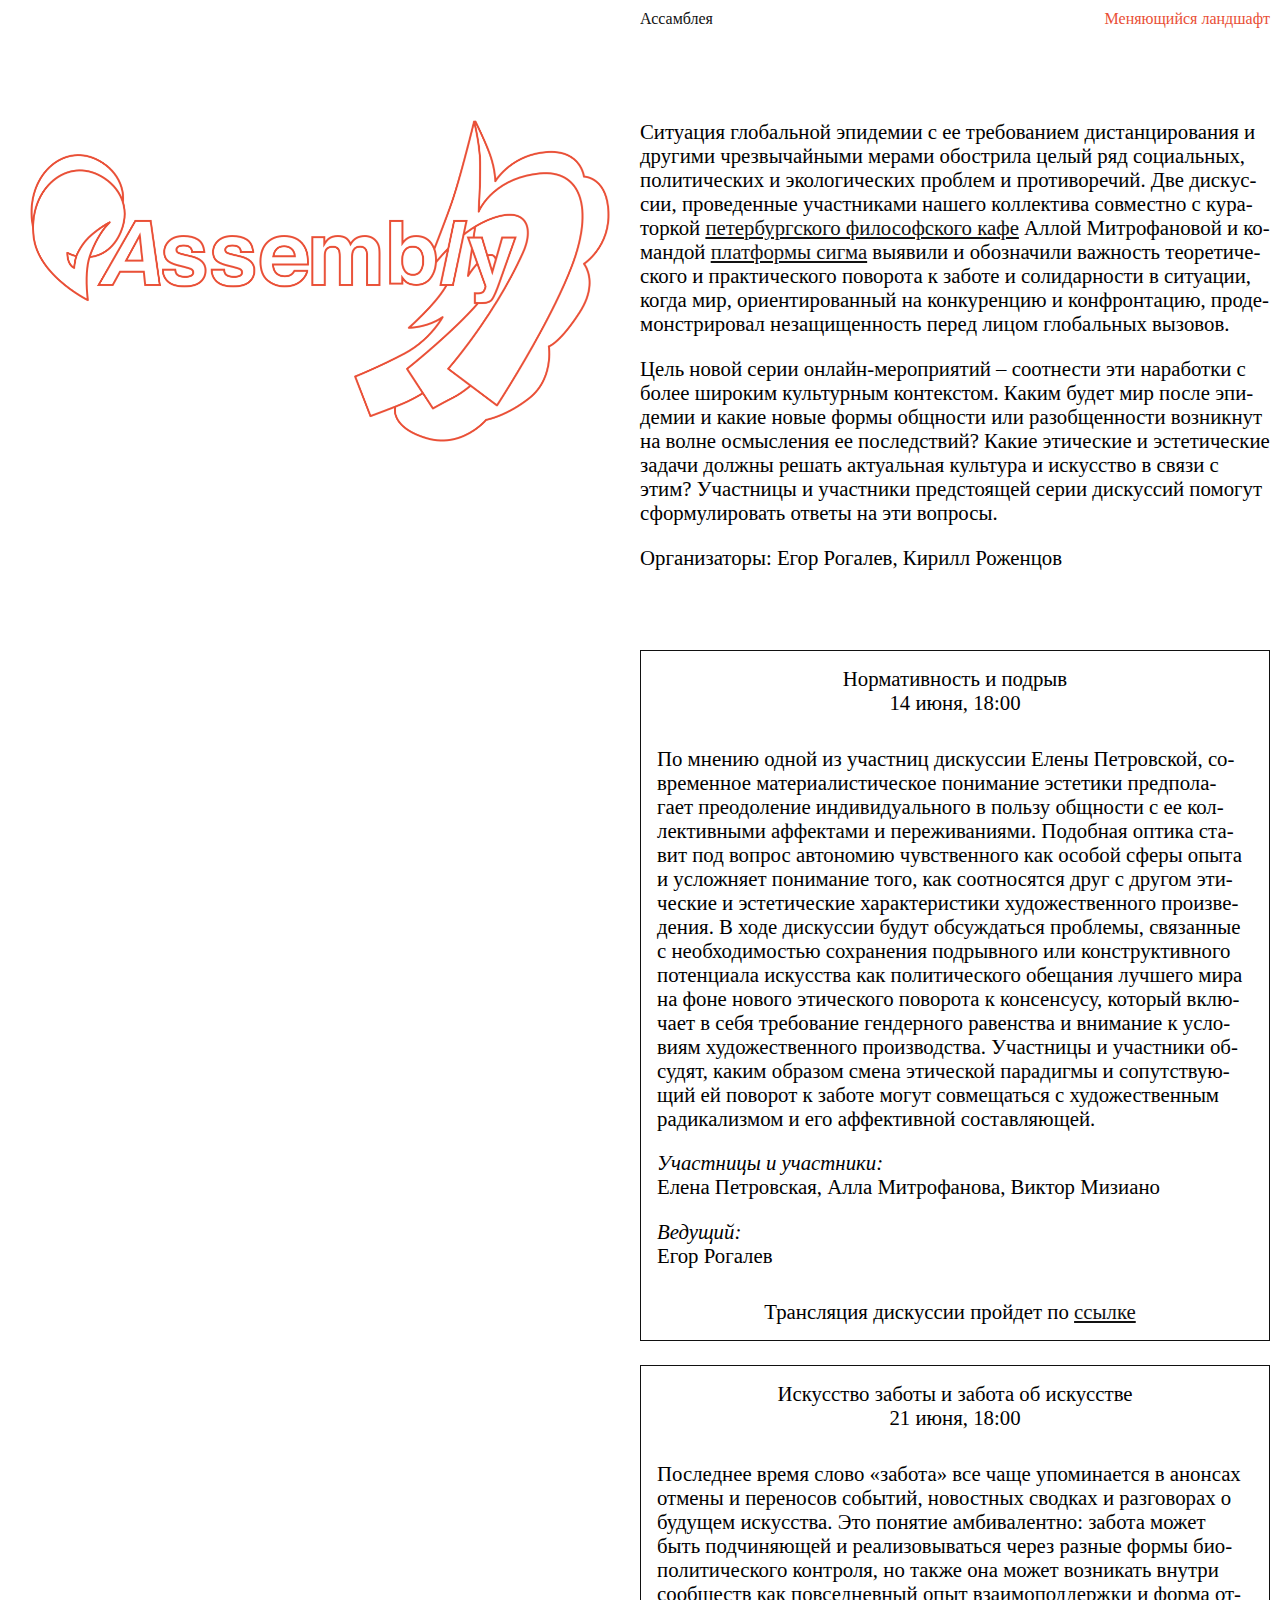
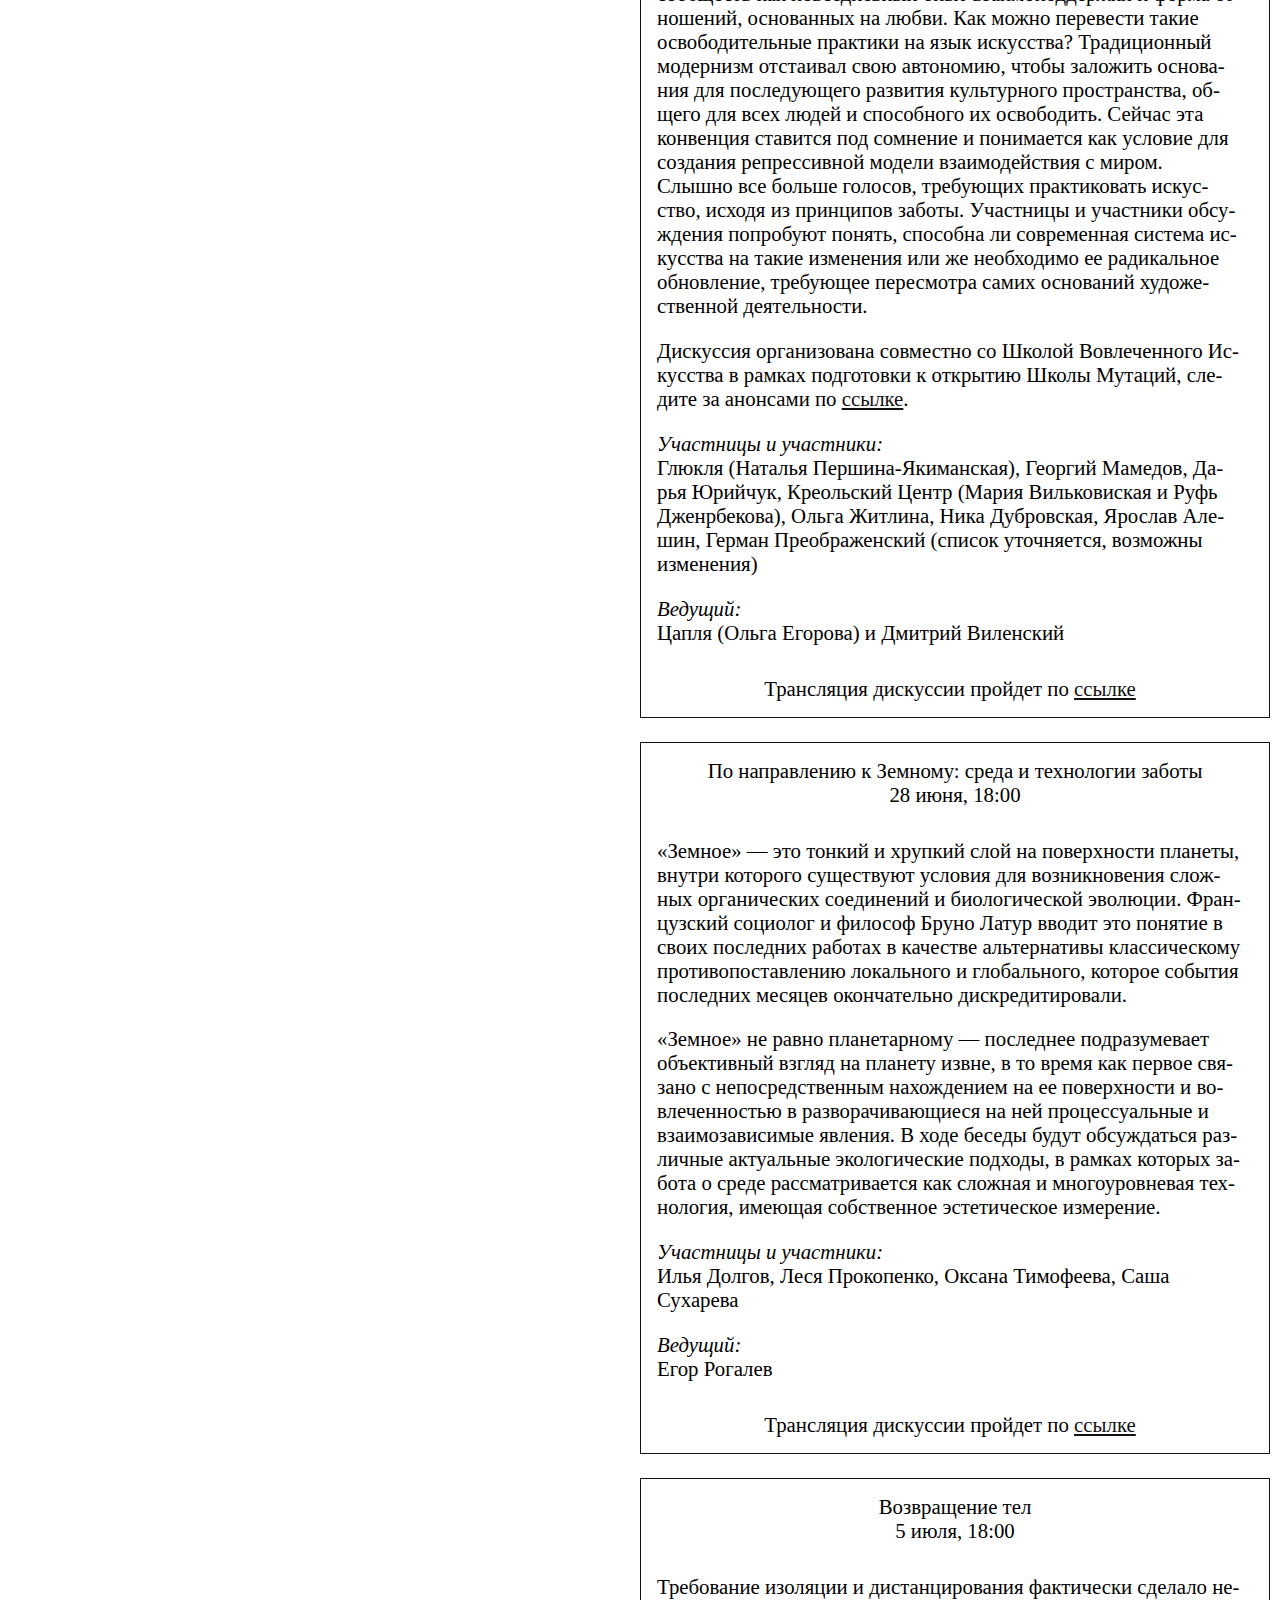
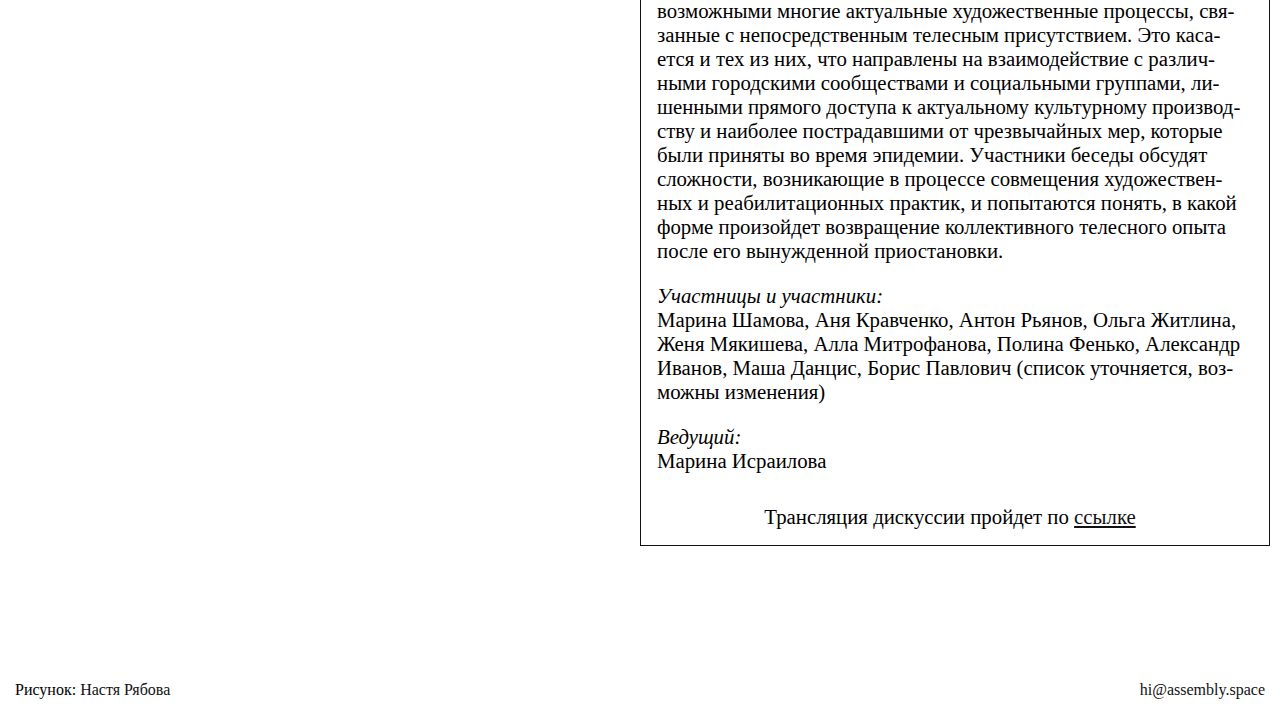
==== landscape/index.html @ 4730e964 "Update index.html" ====
<html lang="ru">
<head>
  <title>Ассамблея</title>
  <meta name="description" content="Пространство, совмещающее в себе черты инклюзивной творческой лаборатории и института по разработке и изучению различных художественных, исследовательских и дискуссионных практик.">
  <meta property="og:title" content="Ассамблея">
  <meta property="og:url" content="https://assembly.space/">
  <meta property="og:image" content="/logo.png">
  <meta property="og:image:width" content="809">
  <meta property="og:image:height" content="509">
  <meta property="og:description" content="Пространство, совмещающее в себе черты инклюзивной творческой лаборатории и института по разработке и изучению различных художественных, исследовательских и дискуссионных практик.">
  <meta name="twitter:title" content="Ассамблея">
  <meta name="twitter:url" content="https://assembly.space/">
  <meta name="twitter:image" content="/logo.png">
  <meta name="twitter:image:width" content="809">
  <meta name="twitter:image:height" content="509">
  <meta name="twitter:description" content="Пространство, совмещающее в себе черты инклюзивной творческой лаборатории и института по разработке и изучению различных художественных, исследовательских и дискуссионных практик.">
  <link rel="image_src" href="/logo.png">
  <link rel="canonical" href="https://assembly.space/"><meta name="csrf-param" content="authenticity_token">
  <meta http-equiv="Content-Type" content="text/html;charset=UTF-8">
  <meta content="width=device-width, initial-scale=1.0, user-scalable=0, minimum-scale=1.0, maximum-scale=1.0" name="viewport">
  <meta http-equiv="X-UA-Compatible" content="IE=edge">
  <link rel="shortcut icon" href="/fav.ico">
  <meta name="twitter:card" content="summary_large_image">
  <meta name="twitter:site" content="@orpk">
  <meta property="og:type" content="website">
  <meta property="og:site_name" content="Ассамблея">
  <meta property="og:locale" content="ru_RU">
  <meta name="referrer" content="origin">
  <link rel="stylesheet" media="all" href="/index.css">
</head>
<body>
  <div class="layout">
    <nav class="menu">
      <a href="/">Ассамблея</a>
      <span>Меняющийся ландшафт</span>
    </nav>
    <div class="logo">
      <a href="/"><img src="/logo.png"/></a>
    </div>
    <div class="content">
      <p>Ситуация глобальной эпидемии с ее требованием дистанцирования и другими чрезвычайными мерами обострила целый ряд социальных, политических и экологических проблем и противоречий. Две дискуссии, проведенные участниками нашего коллектива совместно с кураторкой <a href="https://vk.com/club2209206" target="_blank">петербургского философского кафе</a> Аллой Митрофановой и командой <a href="https://syg.ma/" target="_blank">платформы сигма</a> выявили и обозначили важность теоретического и практического поворота к заботе и солидарности в ситуации, когда мир, ориентированный на конкуренцию и конфронтацию, продемонстрировал незащищенность перед лицом глобальных вызовов.</p>
      <p>Цель новой серии онлайн-мероприятий – соотнести эти наработки с более широким культурным контекстом. Каким будет мир после эпидемии и какие новые формы общности или разобщенности возникнут на волне осмысления ее последствий? Какие этические и эстетические задачи должны решать актуальная культура и искусство в связи с этим? Участницы и участники предстоящей серии дискуссий помогут сформулировать ответы на эти вопросы.</p>
      <p>Организаторы: Егор Рогалев, Кирилл Роженцов</p>
      <div class="events">
        <div class="event">
          <div class="event-title">Нормативность и подрыв</div>
          <div class="event-date">14 июня, 18:00</div>
          <p>По мнению одной из участниц дискуссии Елены Петровской, современное материалистическое понимание эстетики предполагает преодоление индивидуального в пользу общности с ее коллективными аффектами и переживаниями. Подобная оптика ставит под вопрос автономию чувственного как особой сферы опыта и усложняет понимание того, как соотносятся друг с другом этические и эстетические характеристики художественного произведения. В ходе дискуссии будут обсуждаться проблемы, связанные с необходимостью сохранения подрывного или конструктивного потенциала искусства как политического обещания лучшего мира на фоне нового этического поворота к консенсусу, который включает в себя требование гендерного равенства и внимание к условиям художественного производства. Участницы и участники обсудят, каким образом смена этической парадигмы и сопутствующий ей поворот к заботе могут совмещаться с художественным радикализмом и его аффективной составляющей.</p>
          <p><i>Участницы и участники:</i><br>Елена Петровская, Алла Митрофанова, Виктор Мизиано</p>
          <p><i>Ведущий:</i><br>Егор Рогалев</p>
          <p class="event-link">Трансляция дискуссии пройдет по <a href="https://youtu.be/3r2npLpN3QE" target="_blank">ссылке</a></p>
        </div>
        <div class="event">
          <div class="event-title">Искусство заботы и забота об искусстве</div>
          <div class="event-date">21 июня, 18:00</div>
          <p>Последнее время слово «забота» все чаще упоминается в анонсах отмены и переносов событий, новостных сводках и разговорах о будущем искусства. Это понятие амбивалентно: забота может быть подчиняющей и реализовываться через разные формы био-политического контроля, но также она может возникать внутри сообществ как повседневный опыт взаимоподдержки и форма отношений, основанных на любви. Как можно перевести такие освободительные практики на язык искусства? Традиционный модернизм отстаивал свою автономию, чтобы заложить основания для последующего развития культурного пространства, общего для всех людей и способного их освободить. Сейчас эта конвенция ставится под сомнение и понимается как условие для создания репрессивной модели взаимодействия с миром. Слышно все больше голосов, требующих практиковать искусство, исходя из принципов заботы. Участницы и участники обсуждения попробуют понять, способна ли современная система искусства на такие изменения или же необходимо ее радикальное обновление, требующее пересмотра самих оснований художественной деятельности.</p>
          <p>Дискуссия организована совместно со Школой Вовлеченного Искусства в рамках подготовки к открытию Школы Мутаций, следите за анонсами по <a href="https://www.facebook.com/groups/307236226081268/" target="_blank">ссылке</a>.</p>
          <p><i>Участницы и участники:</i><br>Глюкля (Наталья Першина-Якиманская), Георгий Мамедов, Дарья Юрийчук, Креольский Центр (Мария Вильковиская и Руфь Дженрбекова), Ольга Житлина, Ника Дубровская, Ярослав Алешин, Герман Преображенский (список уточняется, возможны изменения)</p>
          <p><i>Ведущий:</i><br>Цапля (Ольга Егорова) и Дмитрий Виленский</p>
          <p class="event-link">Трансляция дискуссии пройдет по <a href="https://youtu.be/LSUsEaRjdwg" target="_blank">ссылке</a></p>
        </div>
        <div class="event">
          <div class="event-title">По направлению к Земному: среда и технологии заботы</div>
          <div class="event-date">28 июня, 18:00</div>
          <p>«Земное» — это тонкий и хрупкий слой на поверхности планеты, внутри которого существуют условия для возникновения сложных органических соединений и биологической эволюции. Французский социолог и философ Бруно Латур вводит это понятие в своих последних работах в качестве альтернативы классическому противопоставлению локального и глобального, которое события последних месяцев окончательно дискредитировали.</p>
          <p>«Земное» не равно планетарному — последнее подразумевает объективный взгляд на планету извне, в то время как первое связано с непосредственным нахождением на ее поверхности и вовлеченностью в разворачивающиеся на ней процессуальные и взаимозависимые явления. В ходе беседы будут обсуждаться различные актуальные экологические подходы, в рамках которых забота о среде рассматривается как сложная и многоуровневая технология, имеющая собственное эстетическое измерение.</p>
          <p><i>Участницы и участники:</i><br>Илья Долгов, Леся Прокопенко, Оксана Тимофеева, Саша Сухарева</p>
          <p><i>Ведущий:</i><br>Егор Рогалев</p>
          <p class="event-link">Трансляция дискуссии пройдет по <a href="https://youtu.be/ZOxwLiLnGwI" target="_blank">ссылке</a></p>
        </div>
         <div class="event">
          <div class="event-title">Возвращение тел</div>
          <div class="event-date">5 июля, 18:00</div>
          <p>Требование изоляции и дистанцирования фактически сделало невозможными многие актуальные художественные процессы, связанные с непосредственным телесным присутствием. Это касается и тех из них, что направлены на взаимодействие с различными городскими сообществами и социальными группами, лишенными прямого доступа к актуальному культурному производству и наиболее пострадавшими от чрезвычайных мер, которые были приняты во время эпидемии. Участники беседы обсудят сложности, возникающие в процессе совмещения художественных и реабилитационных практик, и попытаются понять, в какой форме произойдет возвращение коллективного телесного опыта после его вынужденной приостановки.</p>
          <p><i>Участницы и участники:</i><br>Марина Шамова, Аня Кравченко, Антон Рьянов, Ольга Житлина, Женя Мякишева, Алла Митрофанова, Полина Фенько, Александр Иванов, Маша Данцис, Борис Павлович (список уточняется, возможны изменения)</p>
          <p><i>Ведущий:</i><br>Марина Исраилова</p>
          <p class="event-link">Трансляция дискуссии пройдет по <a href="https://youtu.be/HLsNKFmdMFY" target="_blank">ссылке</a></p>
        </div>
      </div>
    </div>
  </div>
  <footer>
    <span>Рисунок: <a href="http://nastyaryabova.com" target="_blank">Настя Рябова</a></span>
    <a href="mailto:hi@assembly.space">hi@assembly.space</a>
  </footer>
</body>
---- index.css ----
* {
  box-sizing: border-box;
}

html, body {
  width: 100%;
  margin: 0;
  padding: 0;
  font-size: 16px;
}

body {
	display: -webkit-box;
  display: -ms-flexbox;
  display: flex;
  -webkit-box-orient: vertical;
  -webkit-box-direction: normal;
  -ms-flex-direction: column;
  flex-direction: column;

	text-rendering: optimizeLegibility;
  -webkit-overflow-scrolling: touch;
  -webkit-font-smoothing: antialiased;
}

a {
  color: #111;
  text-decoration: none;
}

a:hover, a:active, a:focus {
  outline: 0;
}

p {
	-webkit-hyphens: auto;
  -ms-hyphens: auto;
  hyphens: auto;
}

p a {
	text-decoration: underline;
}

.event-link {
	margin-top: 2rem;
	text-align: center;
}

img {
	display: block;
	width: 100%;
}

.layout {
	padding: 10px;
	width: 100%;
}

.content {
	font-size: 1.3rem;
}

.logo {
	margin: auto;
	margin-bottom: 80px;
	margin-top: 90px;
}

.menu {
	display: -webkit-box;
  display: -ms-flexbox;
  display: flex;
  -ms-flex-wrap: wrap;
  flex-wrap: wrap;
  -webkit-flex-wrap: wrap;
  -ms-flex-pack: distribute;
  justify-content: space-between;

  position: fixed;
	top: 0; left: 0; right: 0;

	background: white;
  width: 100%;
	margin-bottom: 40px;
}

.menu span {
	color: #E94F36;
}

a:hover {
	color: #E94F36;
}

.menu a,
.menu span {
	padding: 10px;
}

p {
	margin-top: 0;
}

footer {
	display: -webkit-box;
  display: -ms-flexbox;
  display: flex;
  -ms-flex-wrap: wrap;
  flex-wrap: wrap;
  -webkit-flex-wrap: wrap;
  -ms-flex-pack: distribute;
  justify-content: space-between;

	padding: 10px;
}

footer > span,
footer > a {
	width: 100%;
	text-align: center;
	padding: 5px;
}

footer a {
	order: 1;
}

footer span {
	order: 2;
	padding-bottom: 0;
}

.events {
	margin-top: 80px;
	margin-bottom: 80px;
}

.event {
	padding: 1rem;
	border: 1px solid #111;
	margin-bottom: 1rem;
}

.event-title {
	text-align: center;
}

.event-date {
	text-align: center;
	margin-bottom: 2rem;
}

.event p:last-child {
	margin-bottom: 0;
}


@media only screen and (min-width: 800px) {
	.layout {
	  -webkit-box-flex: 1;
    -ms-flex: 1 0 auto;
    flex: 1 0 auto;
	}

	.menu {
		left: 50%;
		width: 50%;
		padding-right: 10px;
	}

	.menu a,
	.menu span {
		padding: 10px 0;
	}

	.content {
		padding-left: 50%;
		padding-top: 120px;
	}

	footer > span,
	footer > a {
		text-align: center;
		width: auto;
	}

	footer {
		flex-shrink: 0;
	}

	footer a {
		order: 2;
	}

	footer span {
		order: 1;
	}

	.logo {
		position: fixed;
		top: 120px;
		margin: 0;
		left: 0; width: 50%;
		padding: 0 30px;
	}

	.logo img {
		margin: auto;
		max-width: 600px;
	}

	p {
		padding-right: 10px;
	}

	.layout {
		padding: 0;
	}

	.events {
		margin-bottom: 120px;
		padding-right: 10px;
	}

	.event {
		margin-bottom: 1.5rem;
	}
}
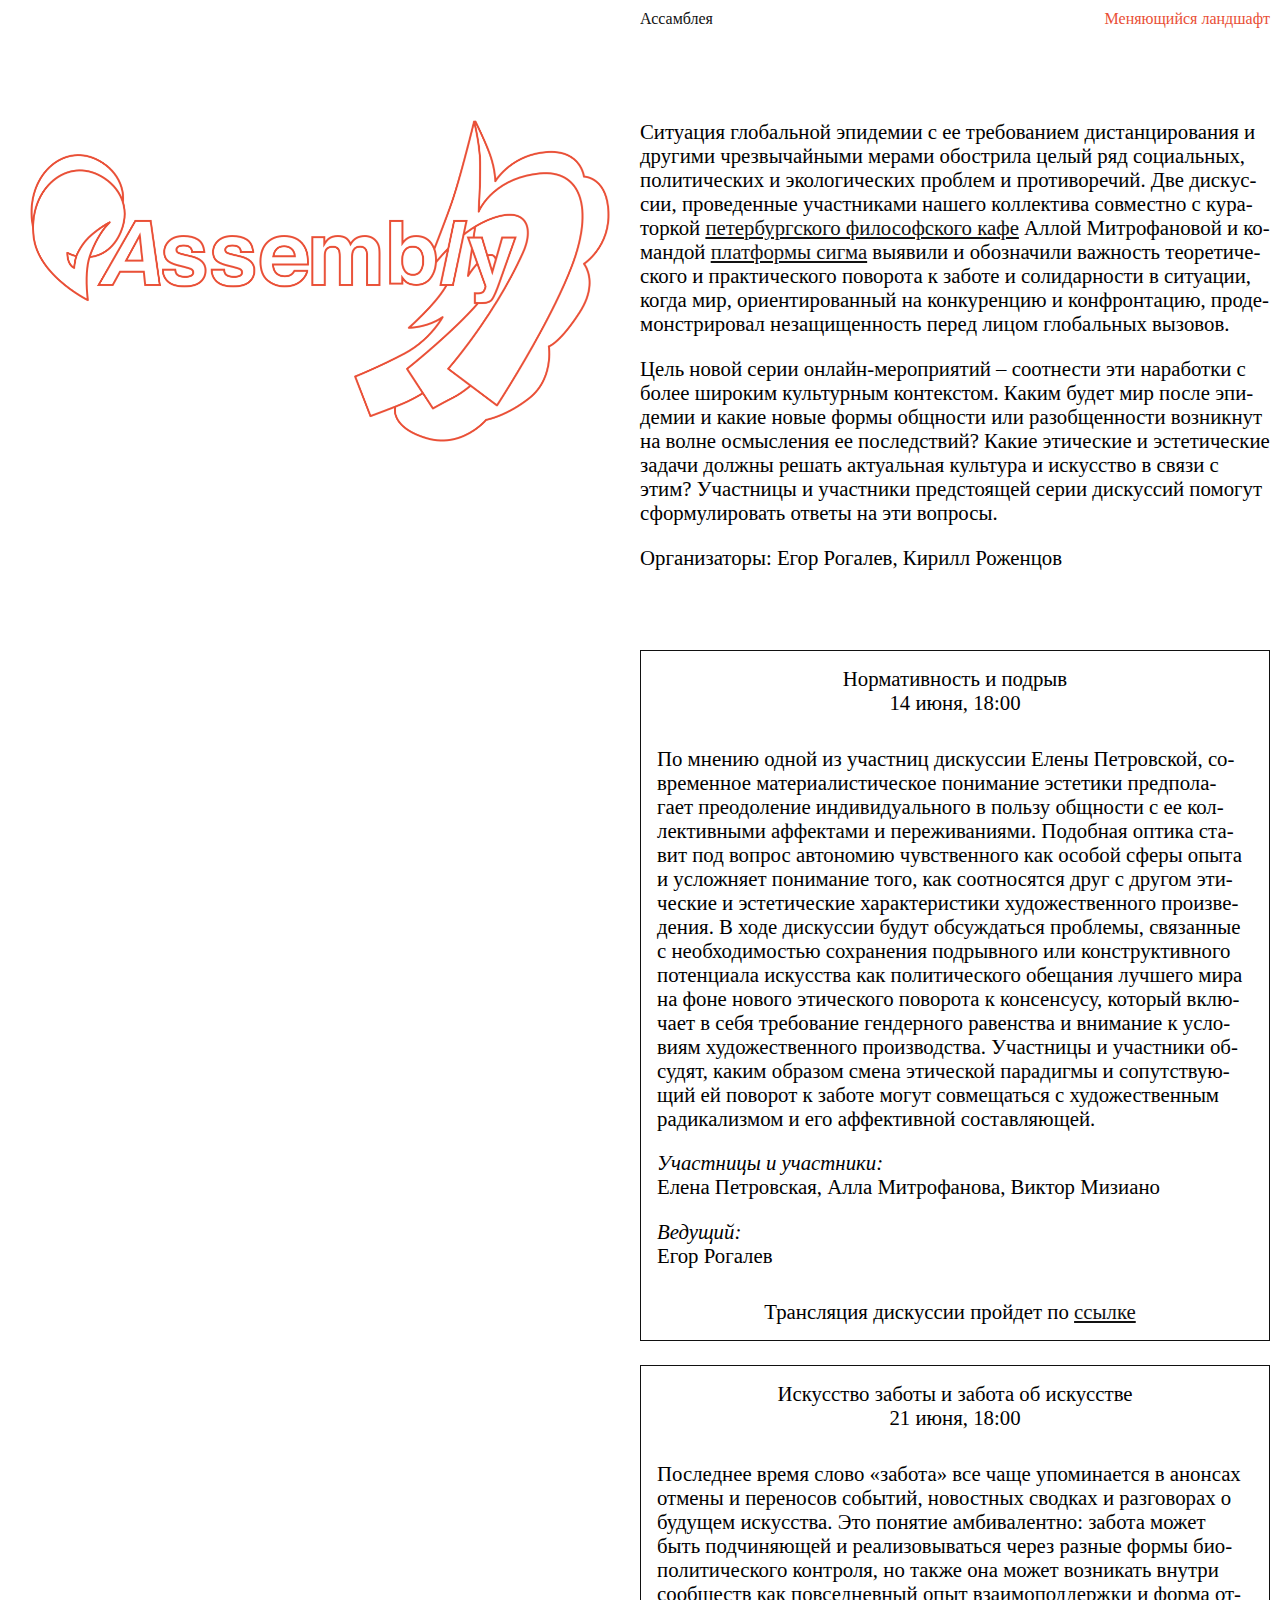
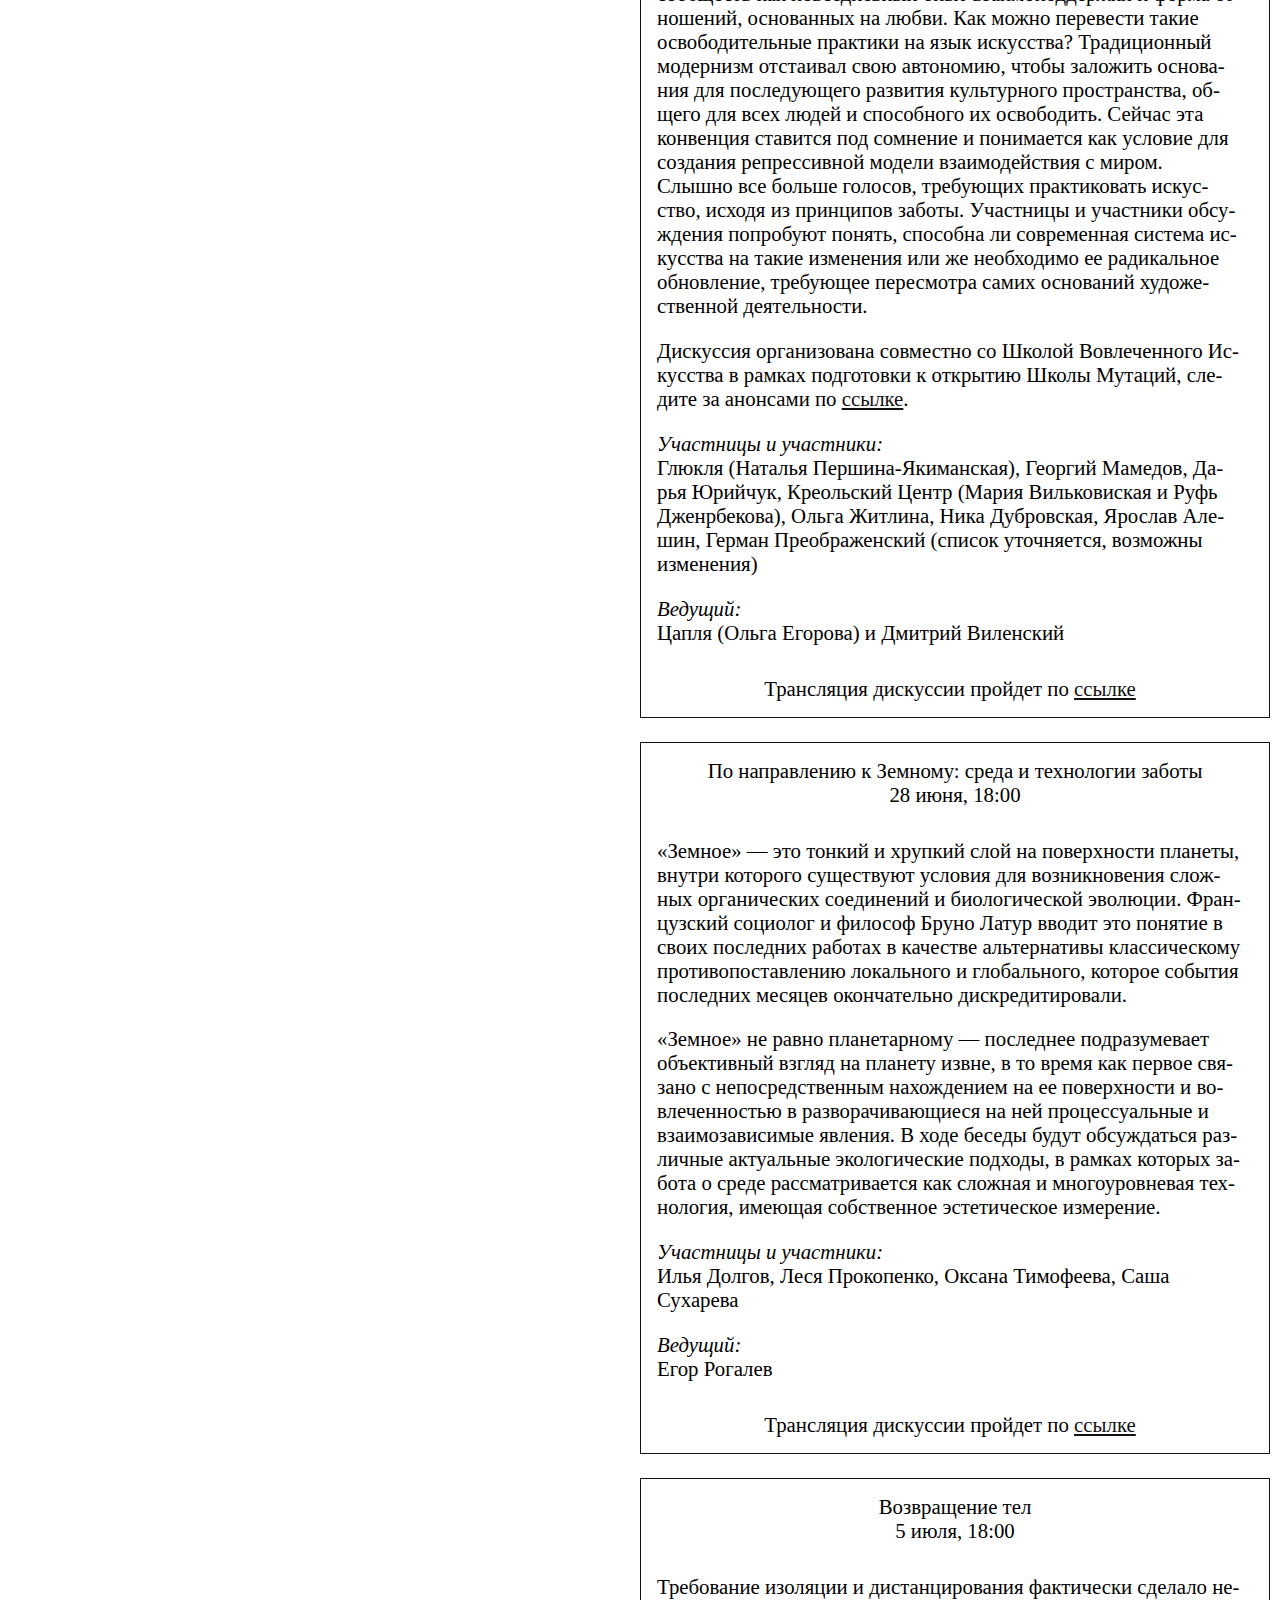
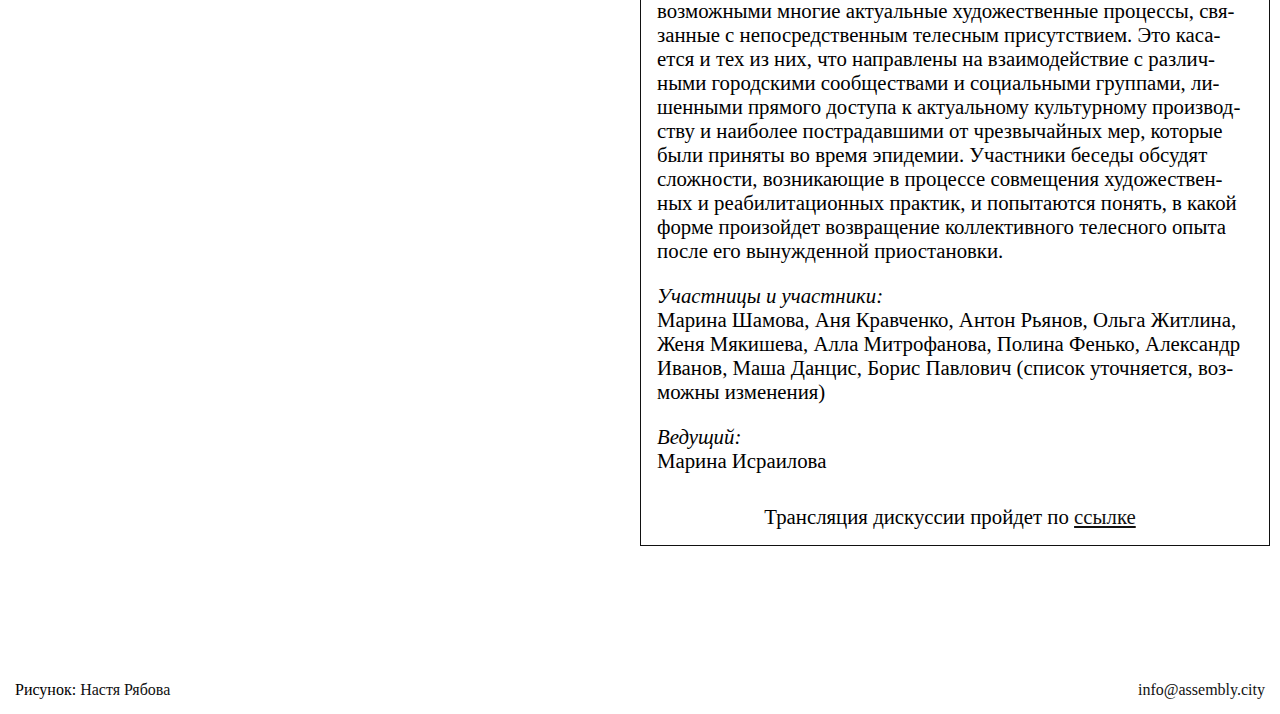
==== commit 805b28eb: "das" ====
--- a/landscape/index.html
+++ b/landscape/index.html
@@ -81,6 +81,6 @@
   </div>
   <footer>
     <span>Рисунок: <a href="http://nastyaryabova.com" target="_blank">Настя Рябова</a></span>
-    <a href="mailto:hi@assembly.space">hi@assembly.space</a>
+    <a href="mailto:info@assembly.city">info@assembly.city</a>
   </footer>
 </body>
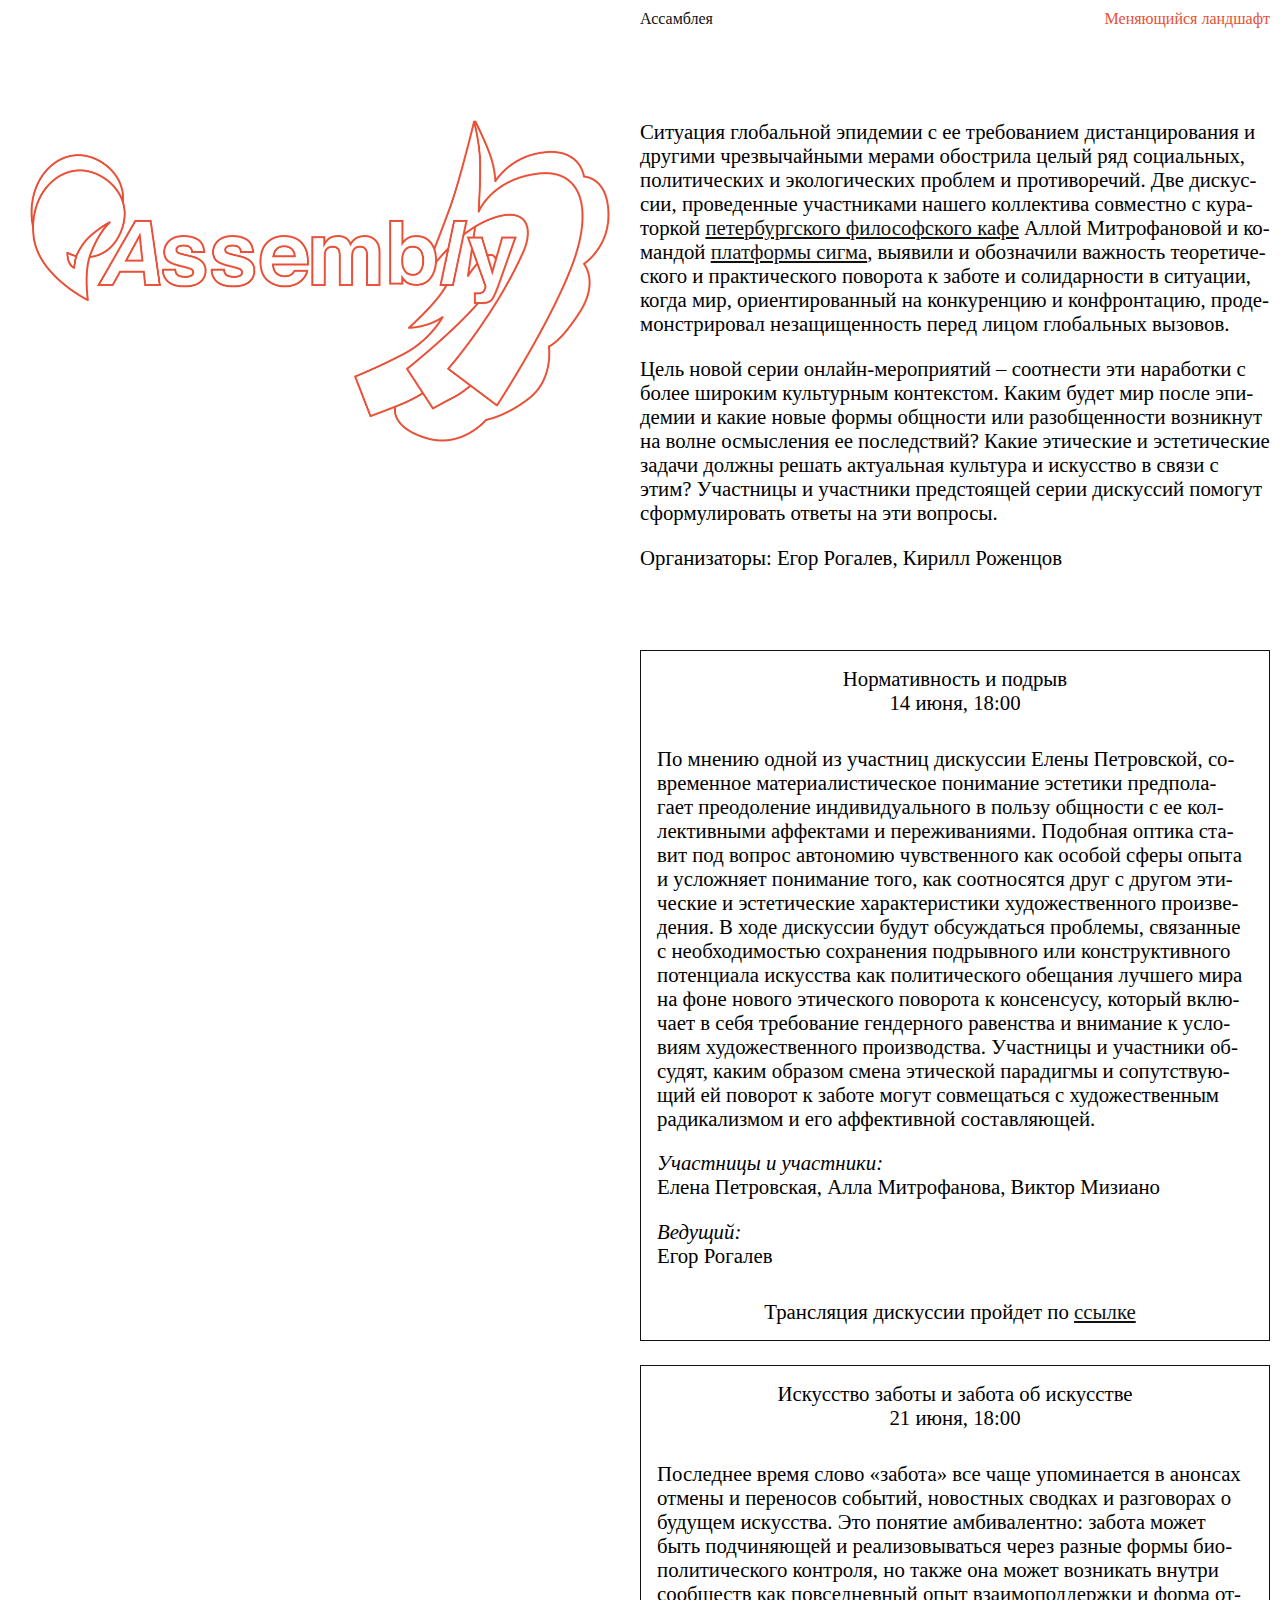
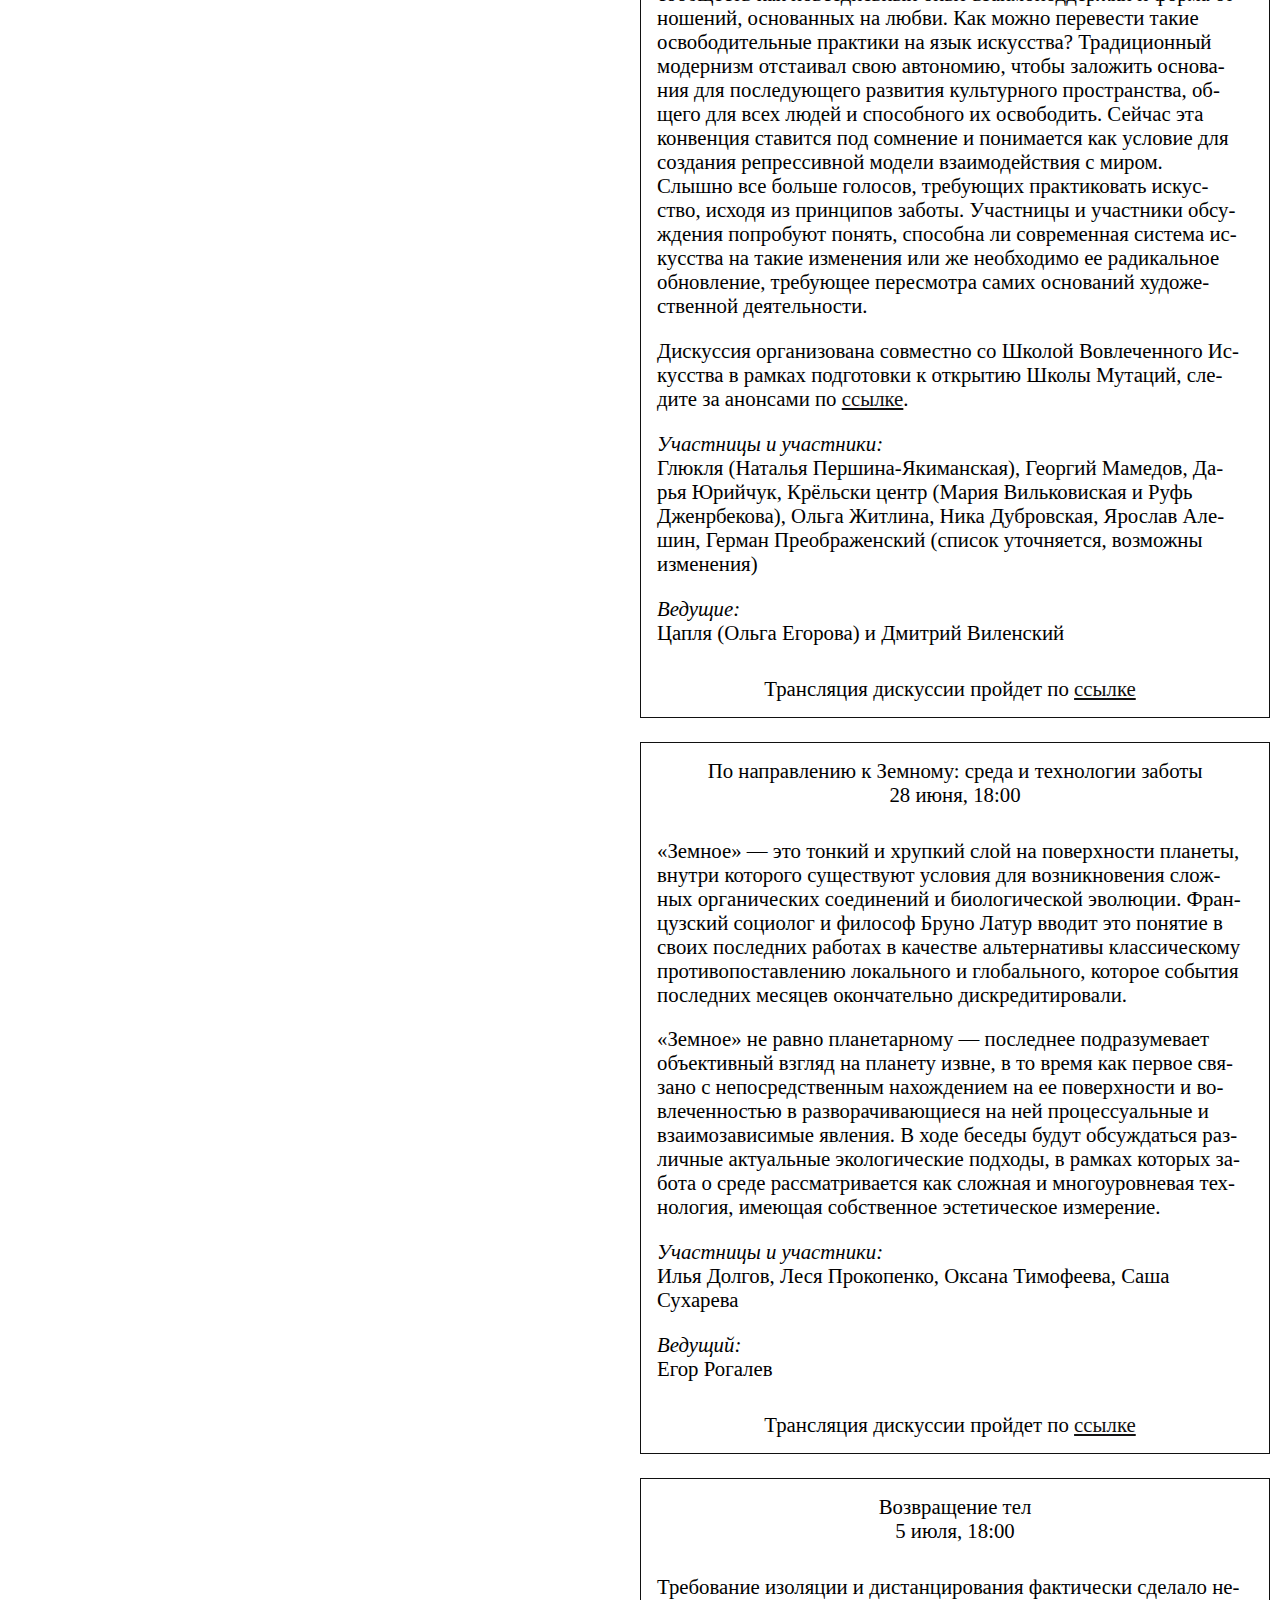
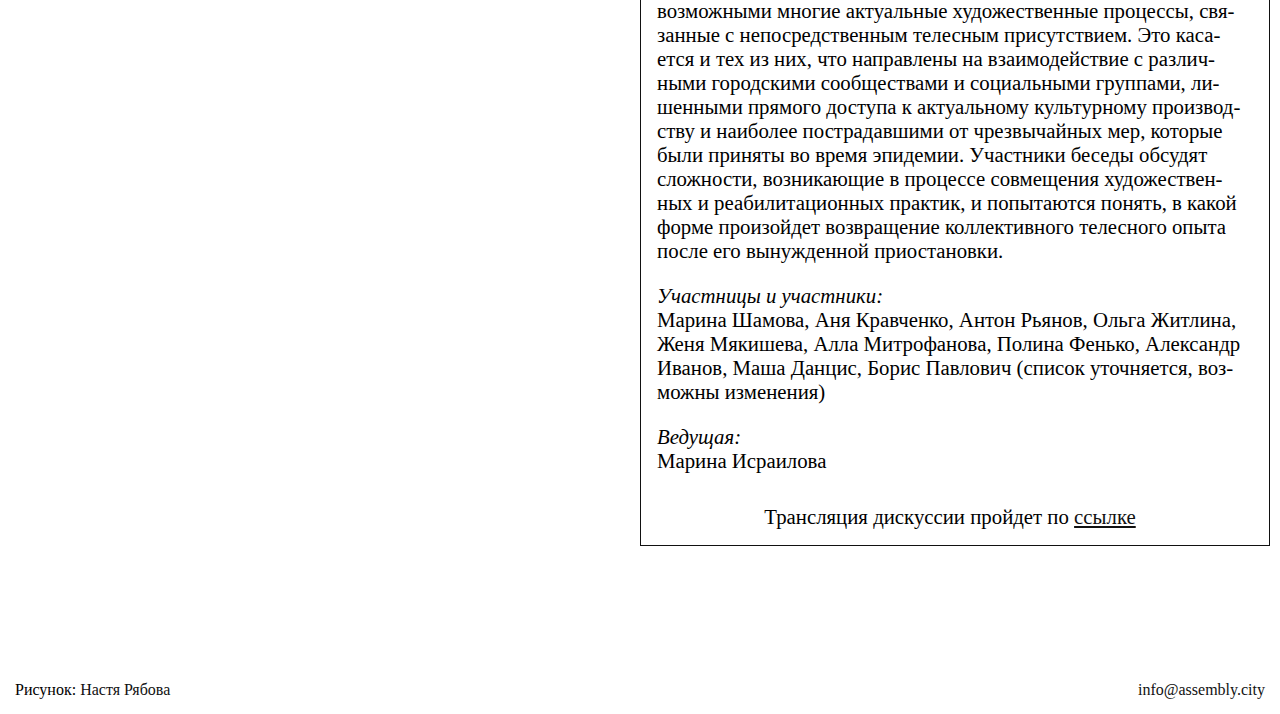
==== commit 806095c3: "d" ====
--- a/landscape/index.html
+++ b/landscape/index.html
@@ -38,7 +38,7 @@
       <a href="/"><img src="/logo.png"/></a>
     </div>
     <div class="content">
-      <p>Ситуация глобальной эпидемии с ее требованием дистанцирования и другими чрезвычайными мерами обострила целый ряд социальных, политических и экологических проблем и противоречий. Две дискуссии, проведенные участниками нашего коллектива совместно с кураторкой <a href="https://vk.com/club2209206" target="_blank">петербургского философского кафе</a> Аллой Митрофановой и командой <a href="https://syg.ma/" target="_blank">платформы сигма</a> выявили и обозначили важность теоретического и практического поворота к заботе и солидарности в ситуации, когда мир, ориентированный на конкуренцию и конфронтацию, продемонстрировал незащищенность перед лицом глобальных вызовов.</p>
+      <p>Ситуация глобальной эпидемии с ее требованием дистанцирования и другими чрезвычайными мерами обострила целый ряд социальных, политических и экологических проблем и противоречий. Две дискуссии, проведенные участниками нашего коллектива совместно с кураторкой <a href="https://vk.com/club2209206" target="_blank">петербургского философского кафе</a> Аллой Митрофановой и командой <a href="https://syg.ma/" target="_blank">платформы сигма</a>, выявили и обозначили важность теоретического и практического поворота к заботе и солидарности в ситуации, когда мир, ориентированный на конкуренцию и конфронтацию, продемонстрировал незащищенность перед лицом глобальных вызовов.</p>
       <p>Цель новой серии онлайн-мероприятий – соотнести эти наработки с более широким культурным контекстом. Каким будет мир после эпидемии и какие новые формы общности или разобщенности возникнут на волне осмысления ее последствий? Какие этические и эстетические задачи должны решать актуальная культура и искусство в связи с этим? Участницы и участники предстоящей серии дискуссий помогут сформулировать ответы на эти вопросы.</p>
       <p>Организаторы: Егор Рогалев, Кирилл Роженцов</p>
       <div class="events">
@@ -53,10 +53,10 @@
         <div class="event">
           <div class="event-title">Искусство заботы и забота об искусстве</div>
           <div class="event-date">21 июня, 18:00</div>
-          <p>Последнее время слово «забота» все чаще упоминается в анонсах отмены и переносов событий, новостных сводках и разговорах о будущем искусства. Это понятие амбивалентно: забота может быть подчиняющей и реализовываться через разные формы био-политического контроля, но также она может возникать внутри сообществ как повседневный опыт взаимоподдержки и форма отношений, основанных на любви. Как можно перевести такие освободительные практики на язык искусства? Традиционный модернизм отстаивал свою автономию, чтобы заложить основания для последующего развития культурного пространства, общего для всех людей и способного их освободить. Сейчас эта конвенция ставится под сомнение и понимается как условие для создания репрессивной модели взаимодействия с миром. Слышно все больше голосов, требующих практиковать искусство, исходя из принципов заботы. Участницы и участники обсуждения попробуют понять, способна ли современная система искусства на такие изменения или же необходимо ее радикальное обновление, требующее пересмотра самих оснований художественной деятельности.</p>
+          <p>Последнее время слово «забота» все чаще упоминается в анонсах отмены и переносов событий, новостных сводках и разговорах о будущем искусства. Это понятие амбивалентно: забота может быть подчиняющей и реализовываться через разные формы биополитического контроля, но также она может возникать внутри сообществ как повседневный опыт взаимоподдержки и форма отношений, основанных на любви. Как можно перевести такие освободительные практики на язык искусства? Традиционный модернизм отстаивал свою автономию, чтобы заложить основания для последующего развития культурного пространства, общего для всех людей и способного их освободить. Сейчас эта конвенция ставится под сомнение и понимается как условие для создания репрессивной модели взаимодействия с миром. Слышно все больше голосов, требующих практиковать искусство, исходя из принципов заботы. Участницы и участники обсуждения попробуют понять, способна ли современная система искусства на такие изменения или же необходимо ее радикальное обновление, требующее пересмотра самих оснований художественной деятельности.</p>
           <p>Дискуссия организована совместно со Школой Вовлеченного Искусства в рамках подготовки к открытию Школы Мутаций, следите за анонсами по <a href="https://www.facebook.com/groups/307236226081268/" target="_blank">ссылке</a>.</p>
-          <p><i>Участницы и участники:</i><br>Глюкля (Наталья Першина-Якиманская), Георгий Мамедов, Дарья Юрийчук, Креольский Центр (Мария Вильковиская и Руфь Дженрбекова), Ольга Житлина, Ника Дубровская, Ярослав Алешин, Герман Преображенский (список уточняется, возможны изменения)</p>
-          <p><i>Ведущий:</i><br>Цапля (Ольга Егорова) и Дмитрий Виленский</p>
+          <p><i>Участницы и участники:</i><br>Глюкля (Наталья Першина-Якиманская), Георгий Мамедов, Дарья Юрийчук, Крёльски центр (Мария Вильковиская и Руфь Дженрбекова), Ольга Житлина, Ника Дубровская, Ярослав Алешин, Герман Преображенский (список уточняется, возможны изменения)</p>
+          <p><i>Ведущие:</i><br>Цапля (Ольга Егорова) и Дмитрий Виленский</p>
           <p class="event-link">Трансляция дискуссии пройдет по <a href="https://youtu.be/LSUsEaRjdwg" target="_blank">ссылке</a></p>
         </div>
         <div class="event">
@@ -73,7 +73,7 @@
           <div class="event-date">5 июля, 18:00</div>
           <p>Требование изоляции и дистанцирования фактически сделало невозможными многие актуальные художественные процессы, связанные с непосредственным телесным присутствием. Это касается и тех из них, что направлены на взаимодействие с различными городскими сообществами и социальными группами, лишенными прямого доступа к актуальному культурному производству и наиболее пострадавшими от чрезвычайных мер, которые были приняты во время эпидемии. Участники беседы обсудят сложности, возникающие в процессе совмещения художественных и реабилитационных практик, и попытаются понять, в какой форме произойдет возвращение коллективного телесного опыта после его вынужденной приостановки.</p>
           <p><i>Участницы и участники:</i><br>Марина Шамова, Аня Кравченко, Антон Рьянов, Ольга Житлина, Женя Мякишева, Алла Митрофанова, Полина Фенько, Александр Иванов, Маша Данцис, Борис Павлович (список уточняется, возможны изменения)</p>
-          <p><i>Ведущий:</i><br>Марина Исраилова</p>
+          <p><i>Ведущая:</i><br>Марина Исраилова</p>
           <p class="event-link">Трансляция дискуссии пройдет по <a href="https://youtu.be/HLsNKFmdMFY" target="_blank">ссылке</a></p>
         </div>
       </div>
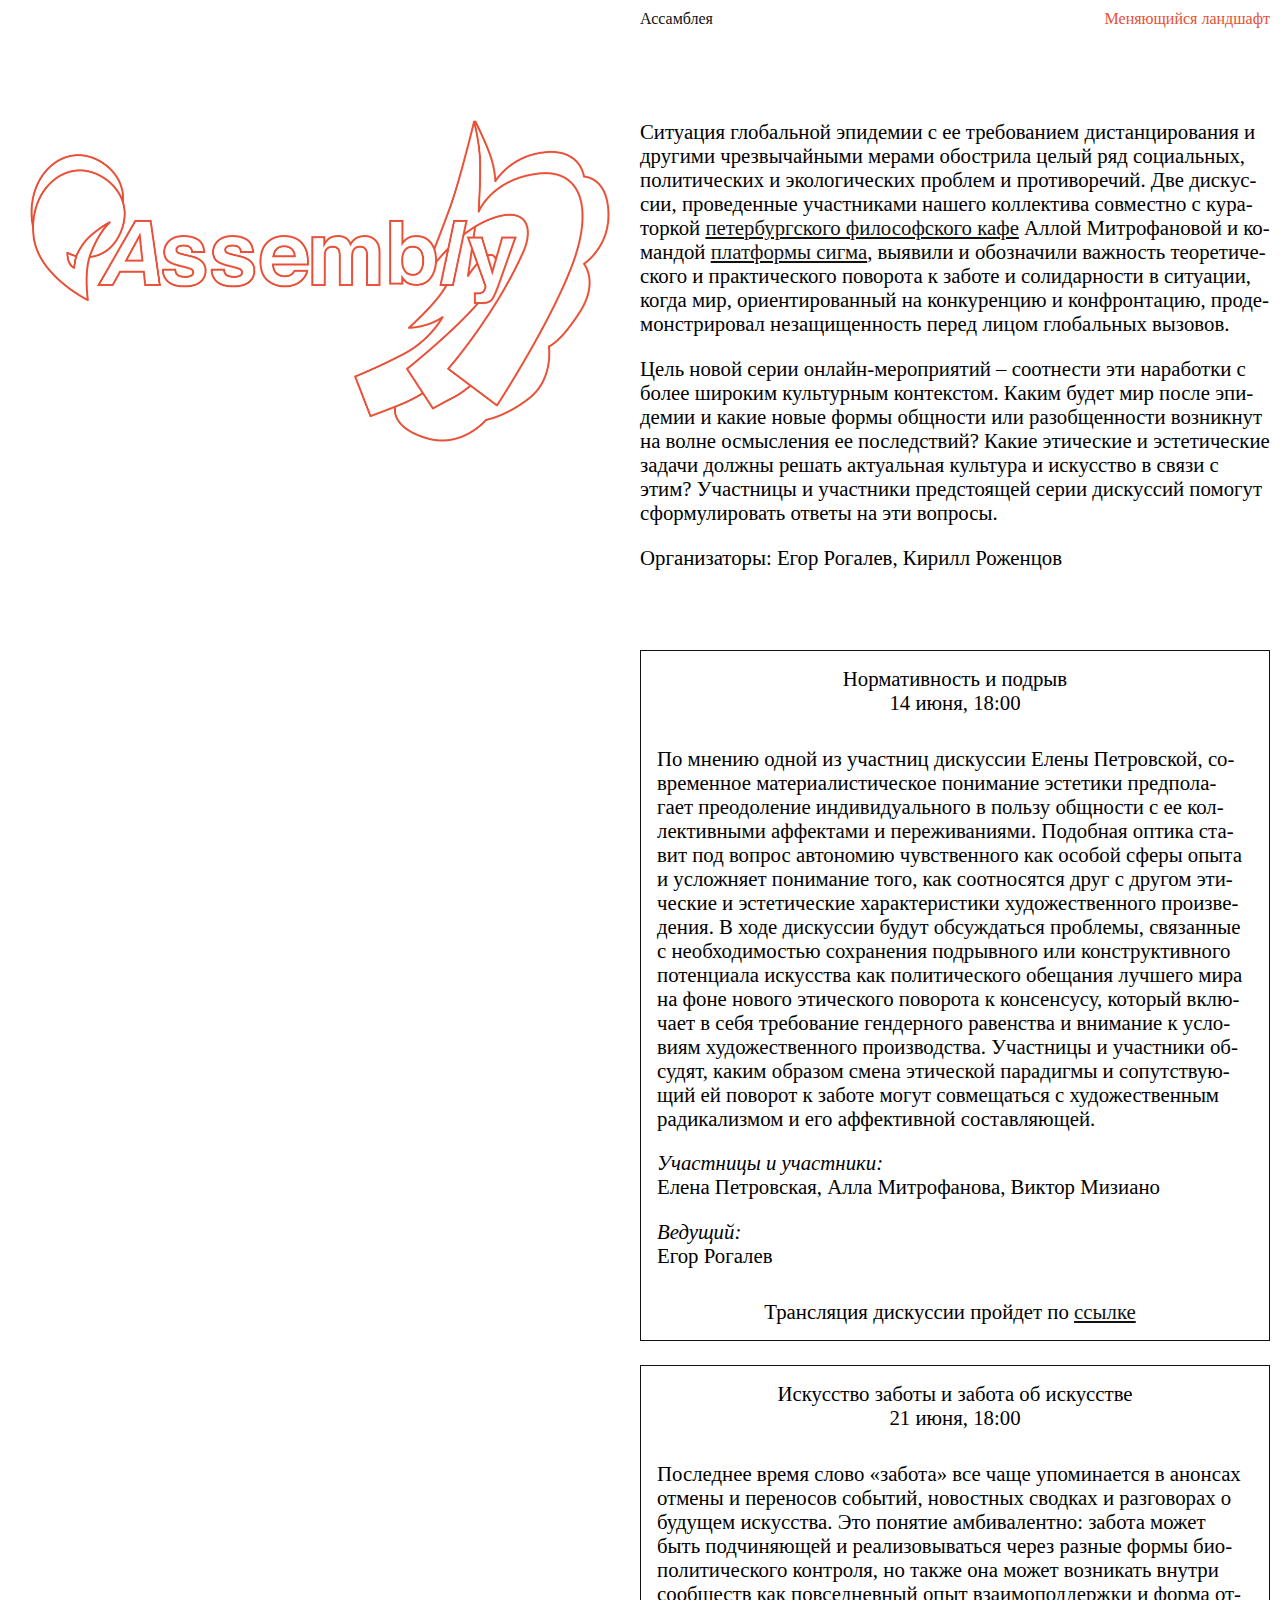
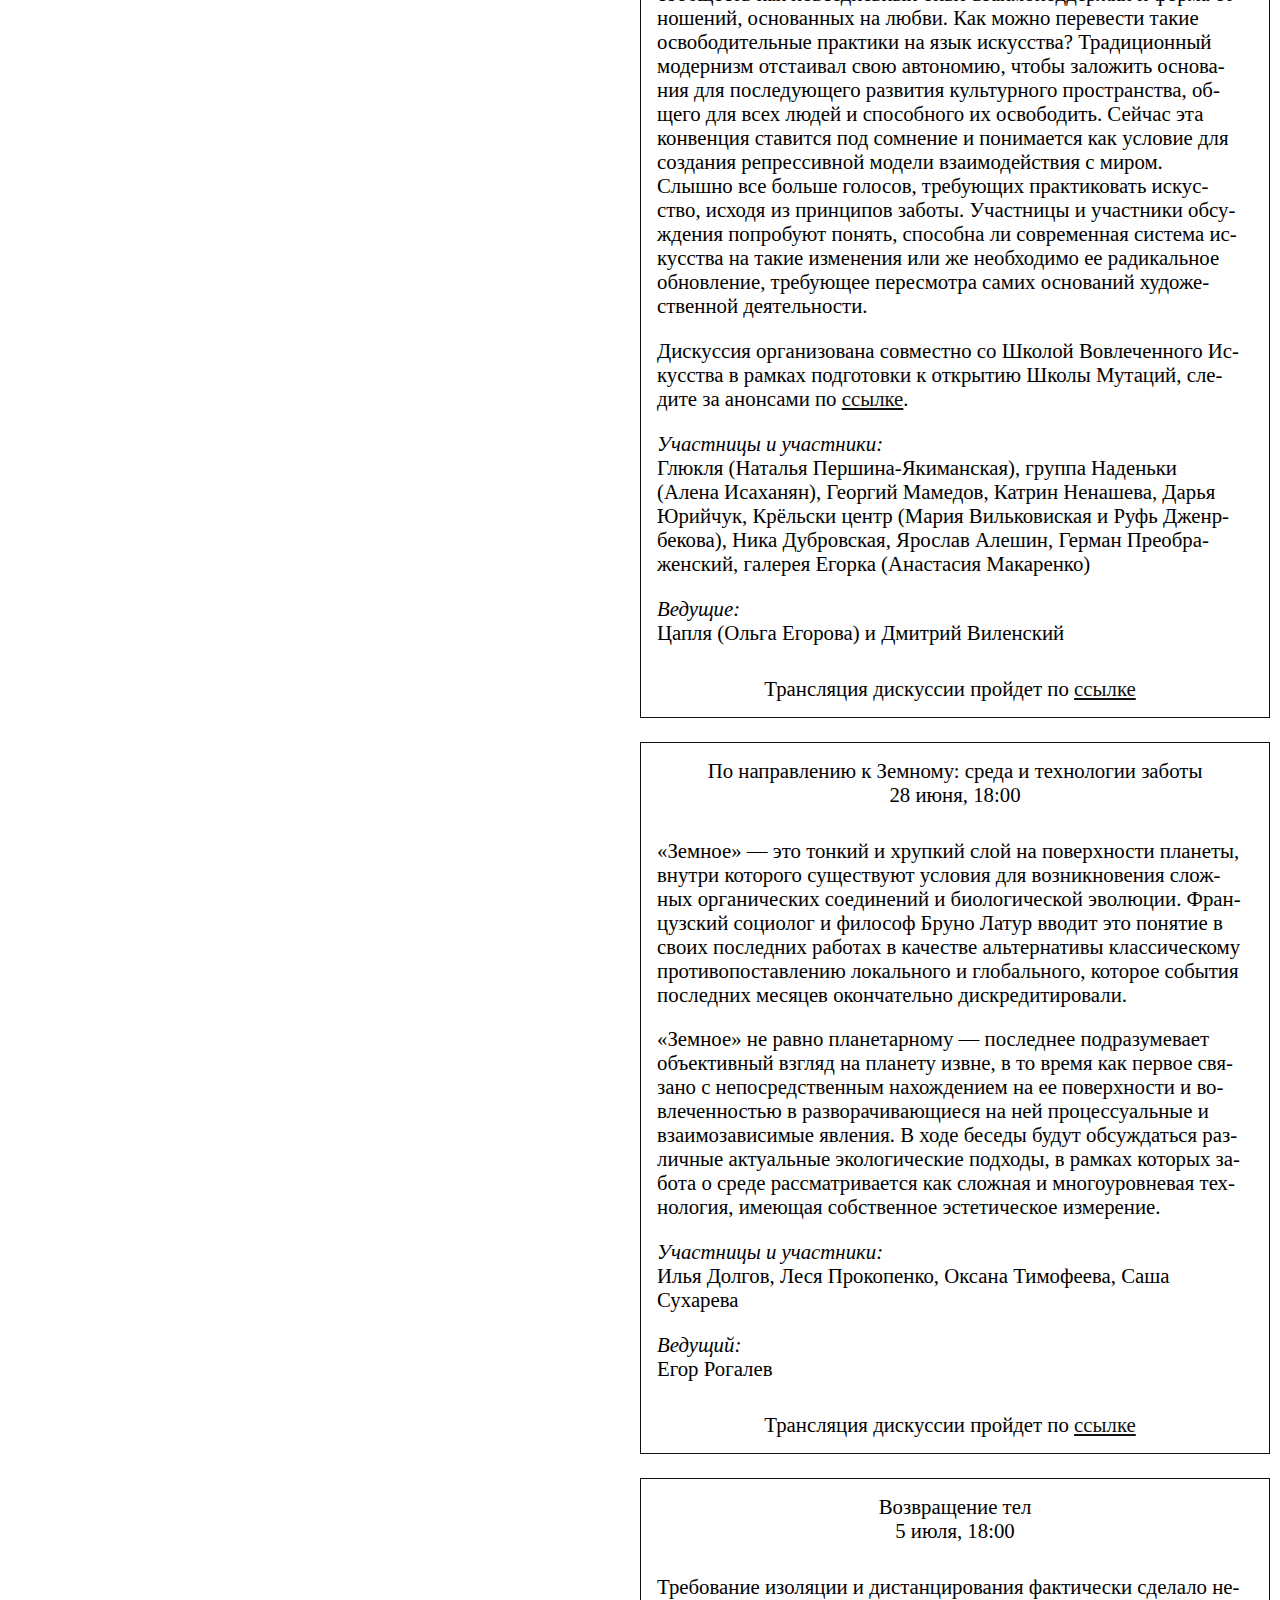
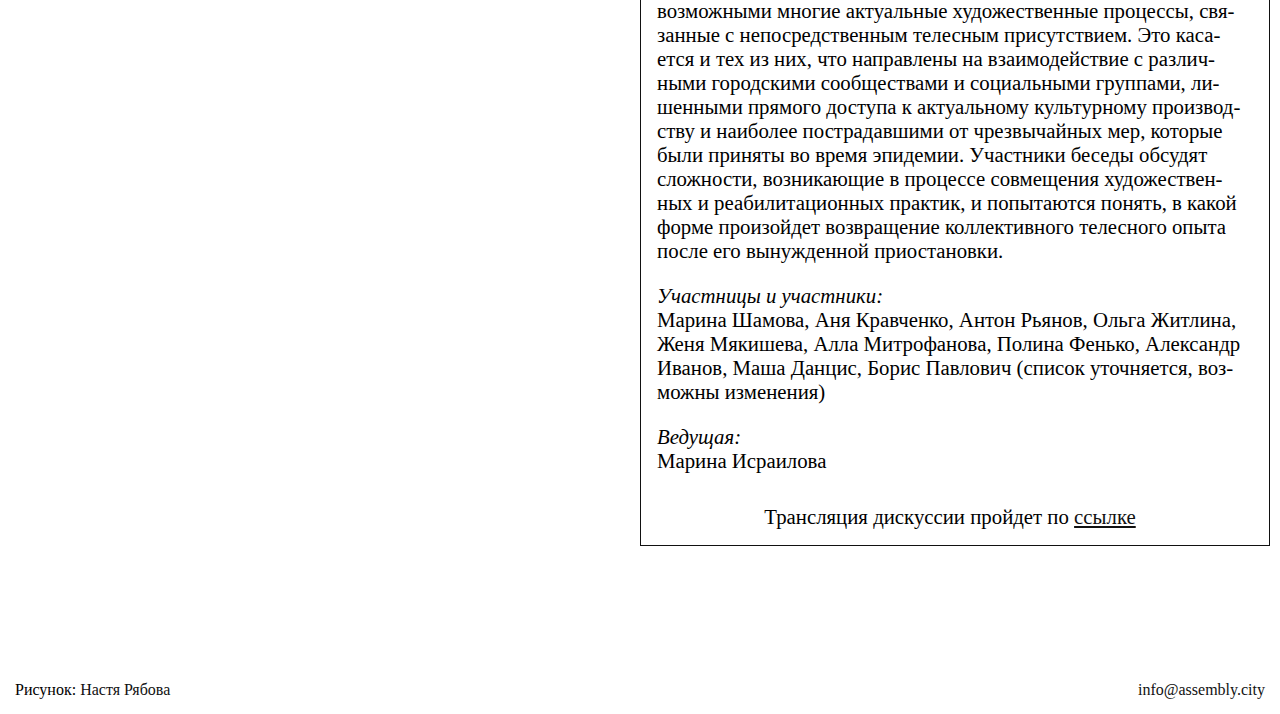
==== commit 81282a5c: "выф" ====
--- a/landscape/index.html
+++ b/landscape/index.html
@@ -55,7 +55,7 @@
           <div class="event-date">21 июня, 18:00</div>
           <p>Последнее время слово «забота» все чаще упоминается в анонсах отмены и переносов событий, новостных сводках и разговорах о будущем искусства. Это понятие амбивалентно: забота может быть подчиняющей и реализовываться через разные формы биополитического контроля, но также она может возникать внутри сообществ как повседневный опыт взаимоподдержки и форма отношений, основанных на любви. Как можно перевести такие освободительные практики на язык искусства? Традиционный модернизм отстаивал свою автономию, чтобы заложить основания для последующего развития культурного пространства, общего для всех людей и способного их освободить. Сейчас эта конвенция ставится под сомнение и понимается как условие для создания репрессивной модели взаимодействия с миром. Слышно все больше голосов, требующих практиковать искусство, исходя из принципов заботы. Участницы и участники обсуждения попробуют понять, способна ли современная система искусства на такие изменения или же необходимо ее радикальное обновление, требующее пересмотра самих оснований художественной деятельности.</p>
           <p>Дискуссия организована совместно со Школой Вовлеченного Искусства в рамках подготовки к открытию Школы Мутаций, следите за анонсами по <a href="https://www.facebook.com/groups/307236226081268/" target="_blank">ссылке</a>.</p>
-          <p><i>Участницы и участники:</i><br>Глюкля (Наталья Першина-Якиманская), Георгий Мамедов, Дарья Юрийчук, Крёльски центр (Мария Вильковиская и Руфь Дженрбекова), Ольга Житлина, Ника Дубровская, Ярослав Алешин, Герман Преображенский (список уточняется, возможны изменения)</p>
+          <p><i>Участницы и участники:</i><br>Глюкля (Наталья Першина-Якиманская), группа Наденьки (Алена Исаханян), Георгий Мамедов, Катрин Ненашева, Дарья Юрийчук, Крёльски центр (Мария Вильковиская и Руфь Дженрбекова), Ника Дубровская, Ярослав Алешин, Герман Преображенский, галерея Егорка (Анастасия Макаренко)</p>
           <p><i>Ведущие:</i><br>Цапля (Ольга Егорова) и Дмитрий Виленский</p>
           <p class="event-link">Трансляция дискуссии пройдет по <a href="https://youtu.be/LSUsEaRjdwg" target="_blank">ссылке</a></p>
         </div>
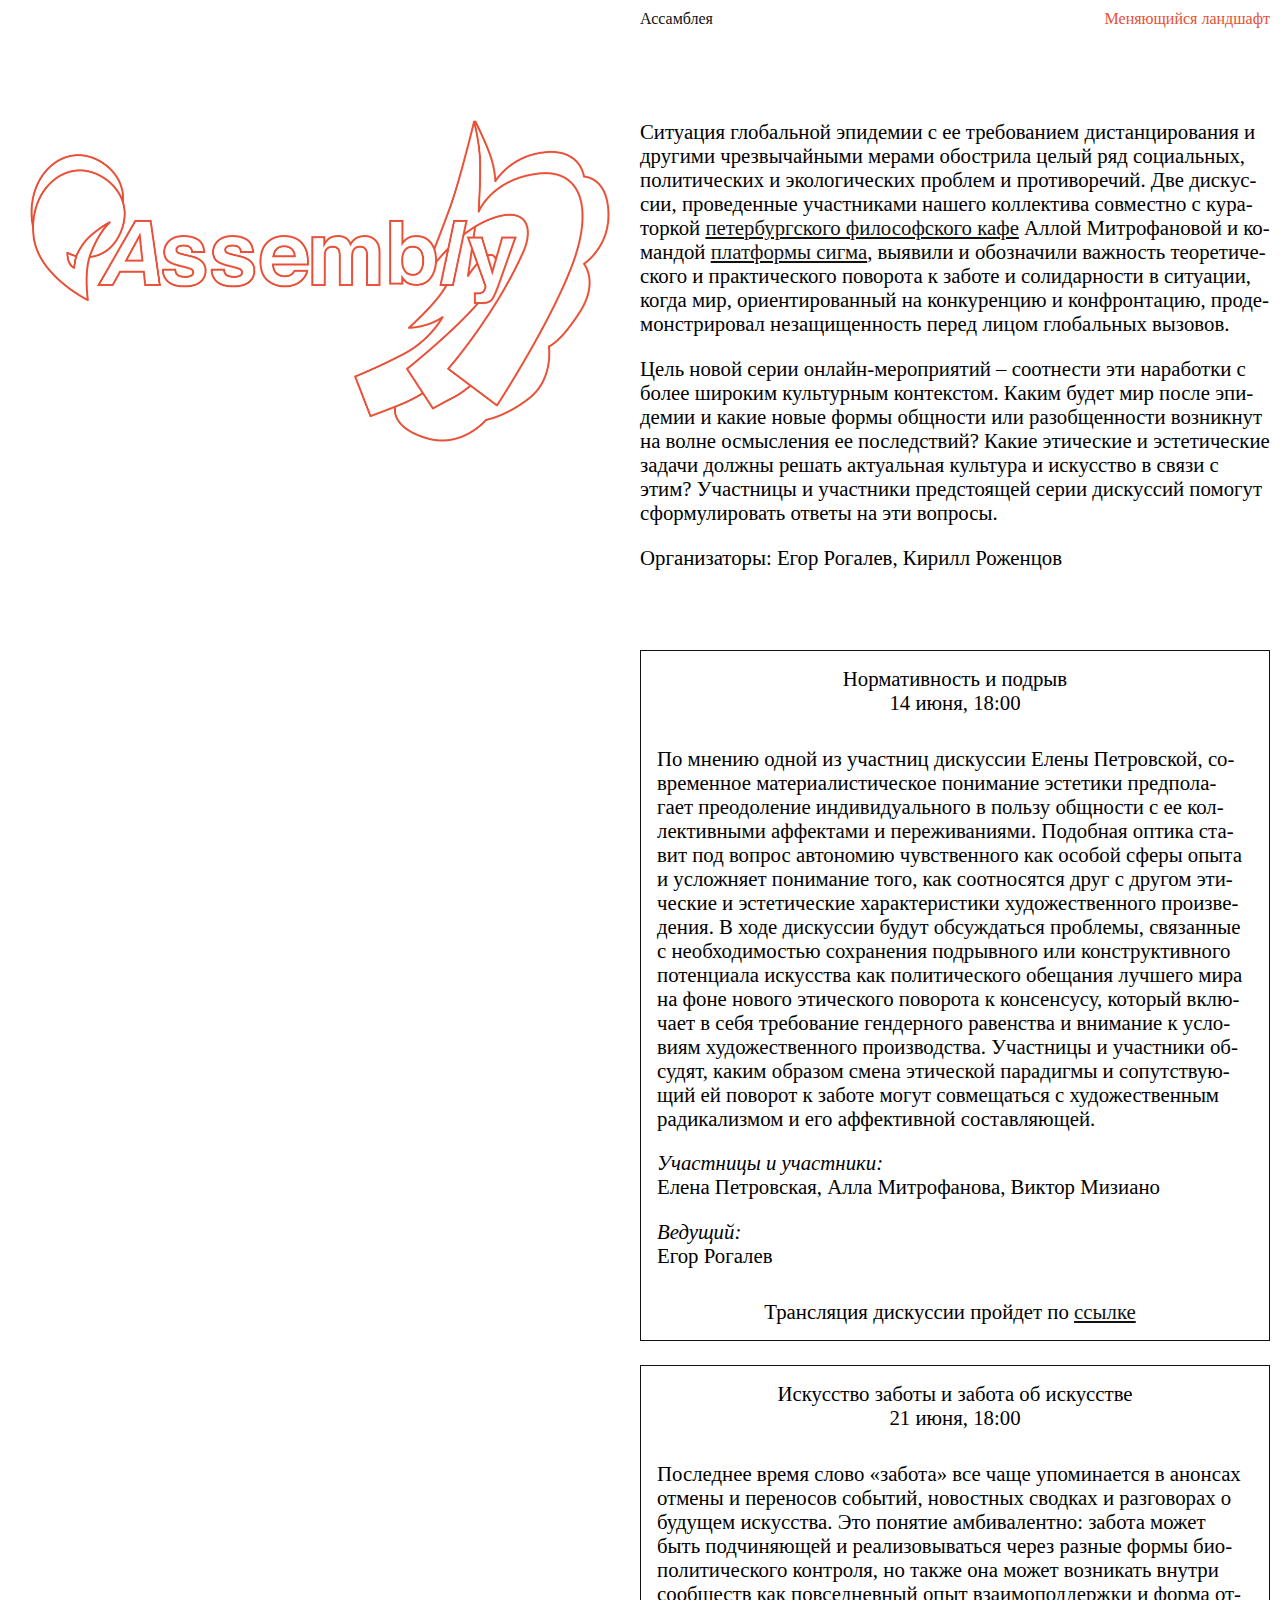
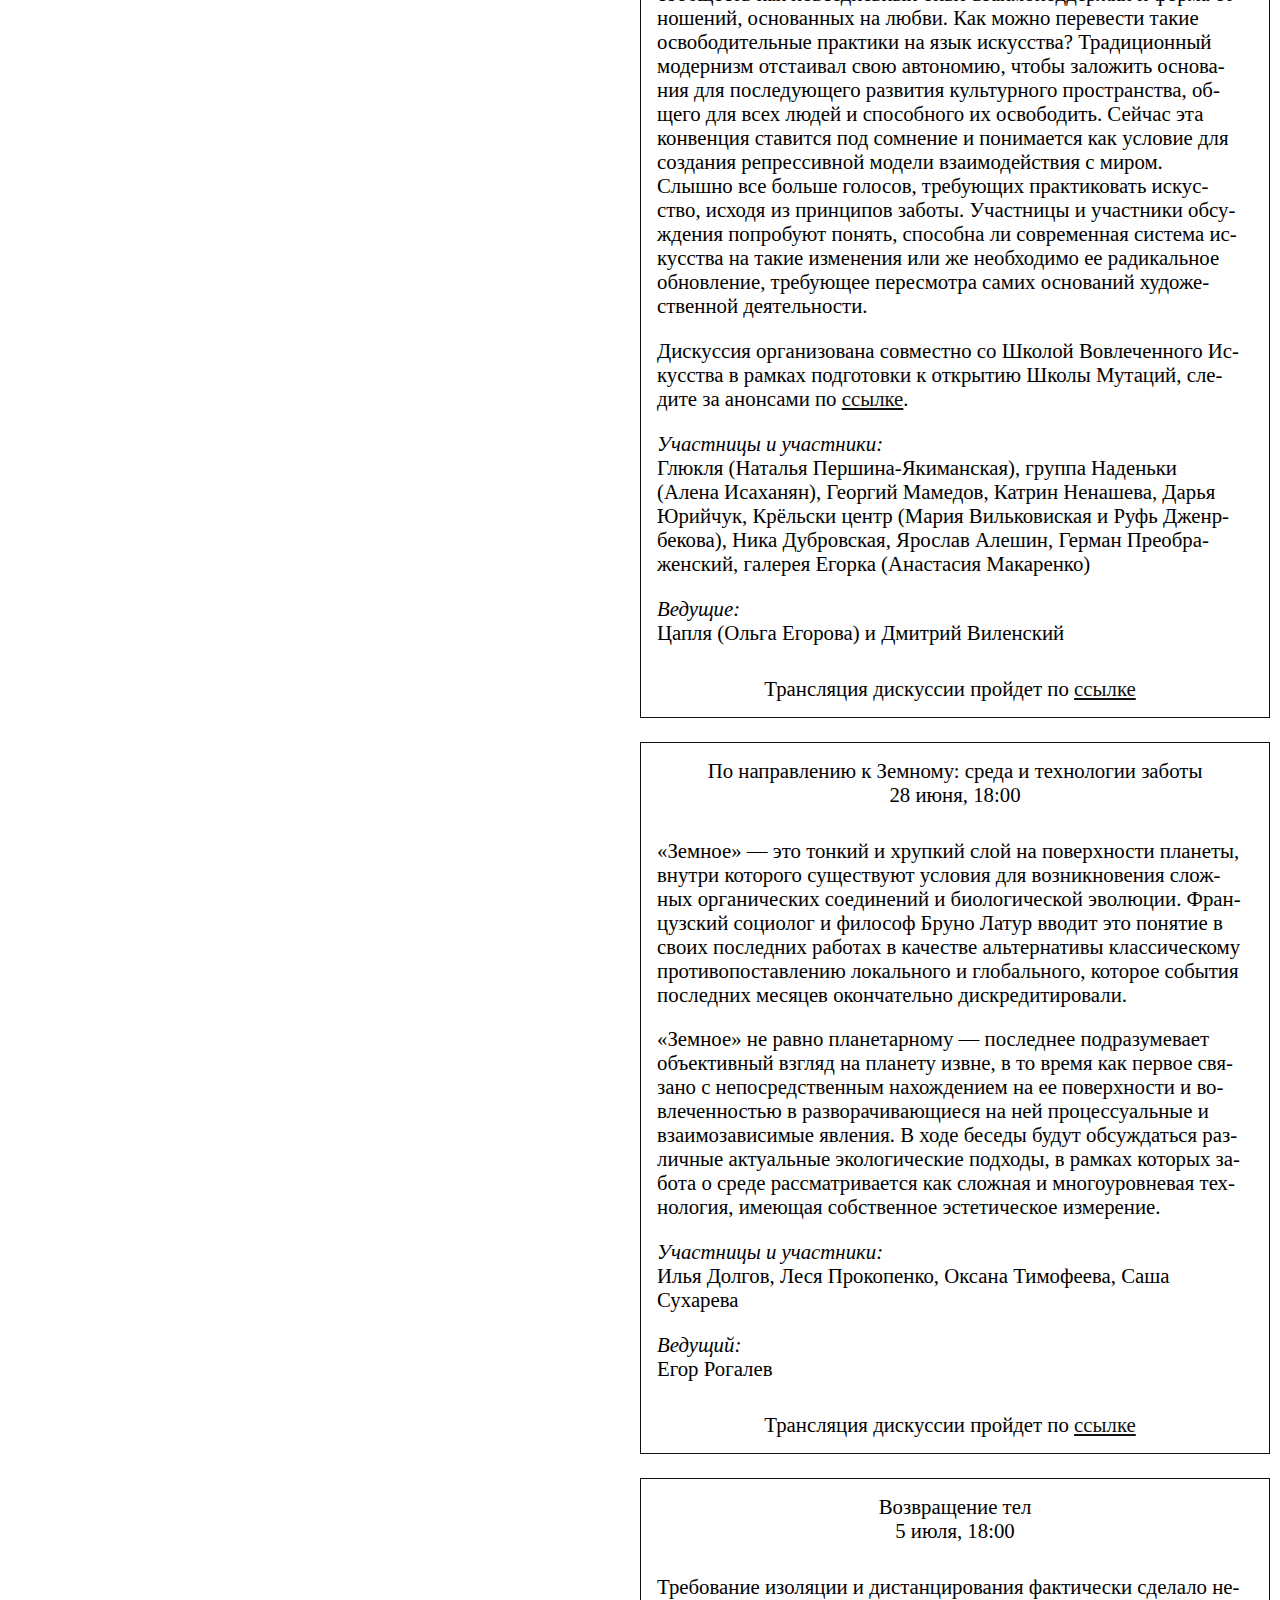
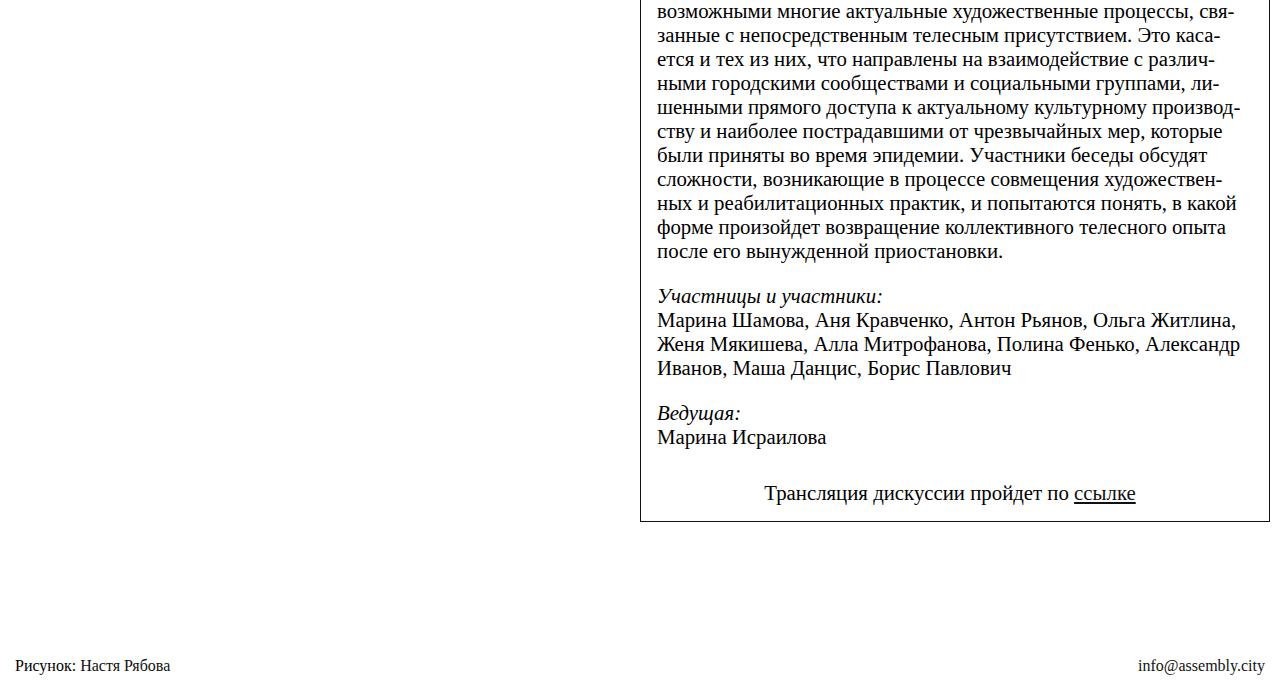
==== commit 264aab57: "ыфвф" ====
--- a/landscape/index.html
+++ b/landscape/index.html
@@ -72,7 +72,7 @@
           <div class="event-title">Возвращение тел</div>
           <div class="event-date">5 июля, 18:00</div>
           <p>Требование изоляции и дистанцирования фактически сделало невозможными многие актуальные художественные процессы, связанные с непосредственным телесным присутствием. Это касается и тех из них, что направлены на взаимодействие с различными городскими сообществами и социальными группами, лишенными прямого доступа к актуальному культурному производству и наиболее пострадавшими от чрезвычайных мер, которые были приняты во время эпидемии. Участники беседы обсудят сложности, возникающие в процессе совмещения художественных и реабилитационных практик, и попытаются понять, в какой форме произойдет возвращение коллективного телесного опыта после его вынужденной приостановки.</p>
-          <p><i>Участницы и участники:</i><br>Марина Шамова, Аня Кравченко, Антон Рьянов, Ольга Житлина, Женя Мякишева, Алла Митрофанова, Полина Фенько, Александр Иванов, Маша Данцис, Борис Павлович (список уточняется, возможны изменения)</p>
+          <p><i>Участницы и участники:</i><br>Марина Шамова, Аня Кравченко, Антон Рьянов, Ольга Житлина, Женя Мякишева, Алла Митрофанова, Полина Фенько, Александр Иванов, Маша Данцис, Борис Павлович</p>
           <p><i>Ведущая:</i><br>Марина Исраилова</p>
           <p class="event-link">Трансляция дискуссии пройдет по <a href="https://youtu.be/HLsNKFmdMFY" target="_blank">ссылке</a></p>
         </div>
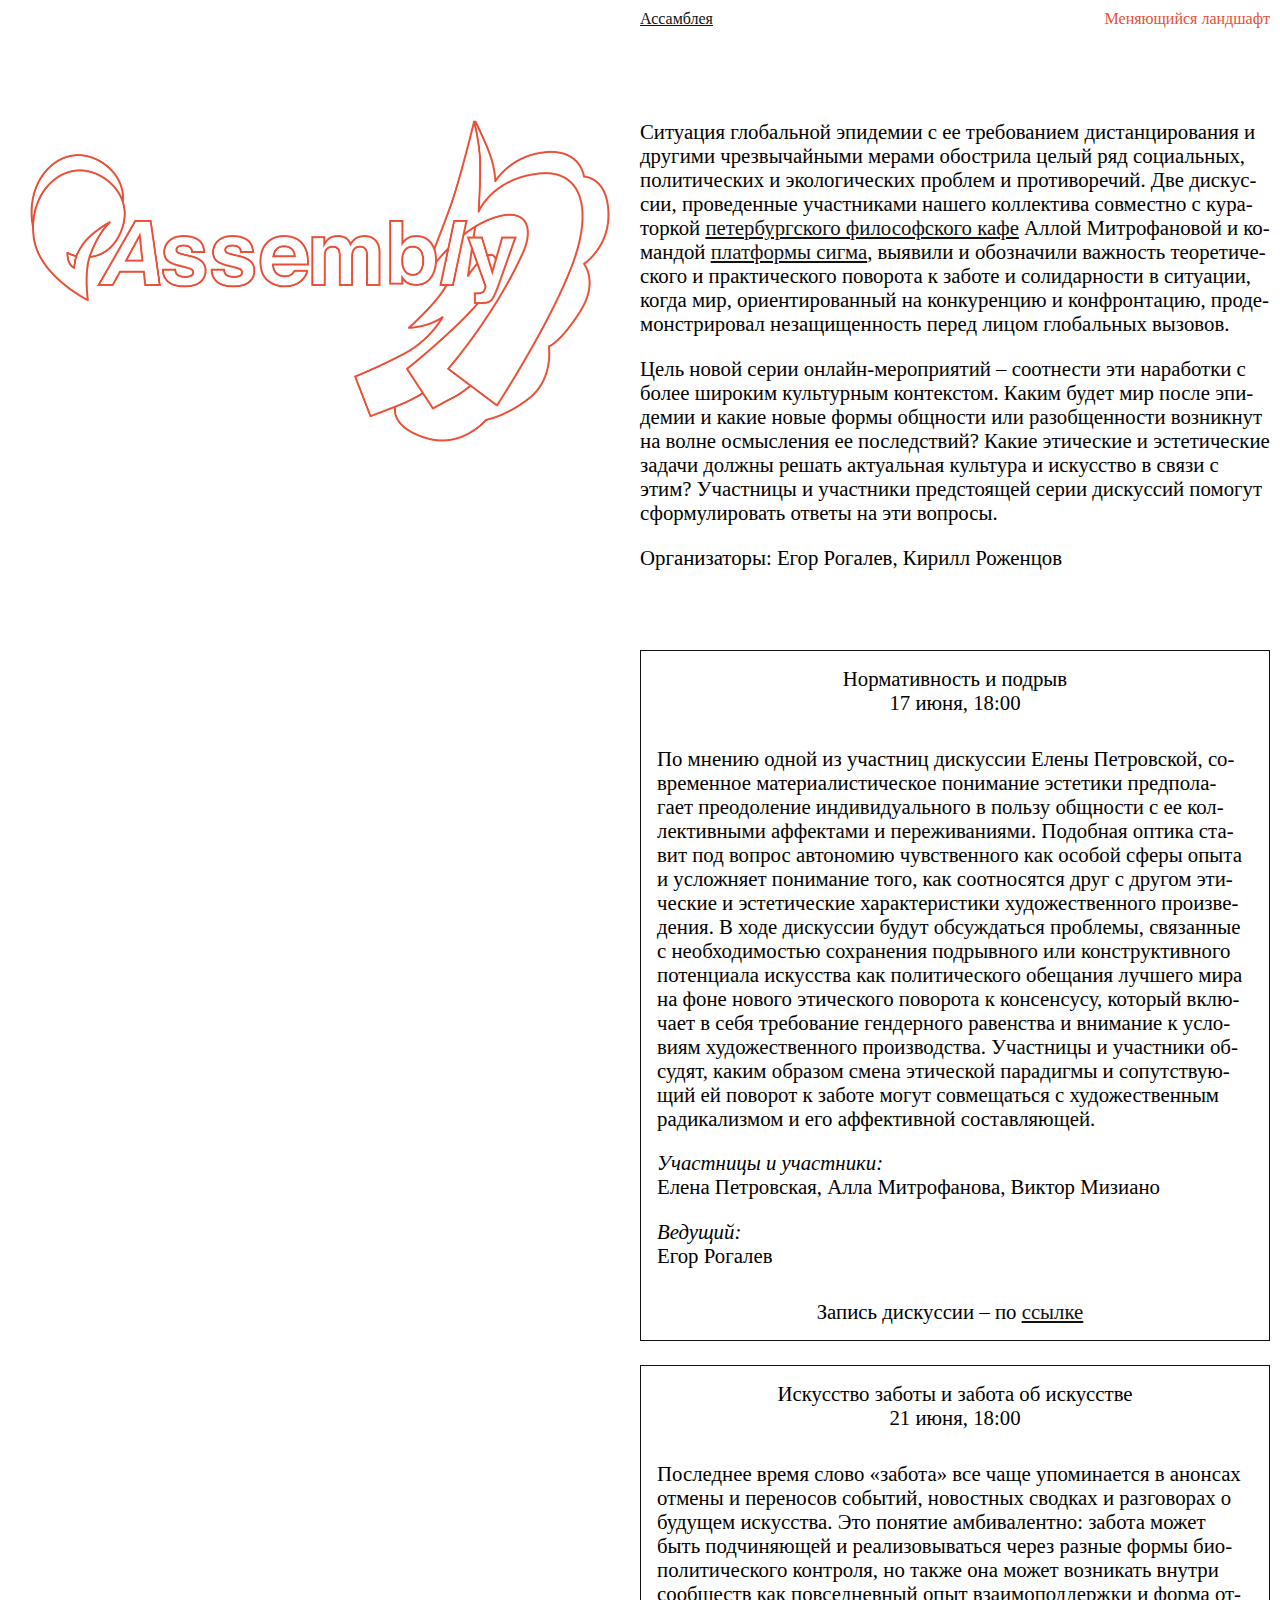
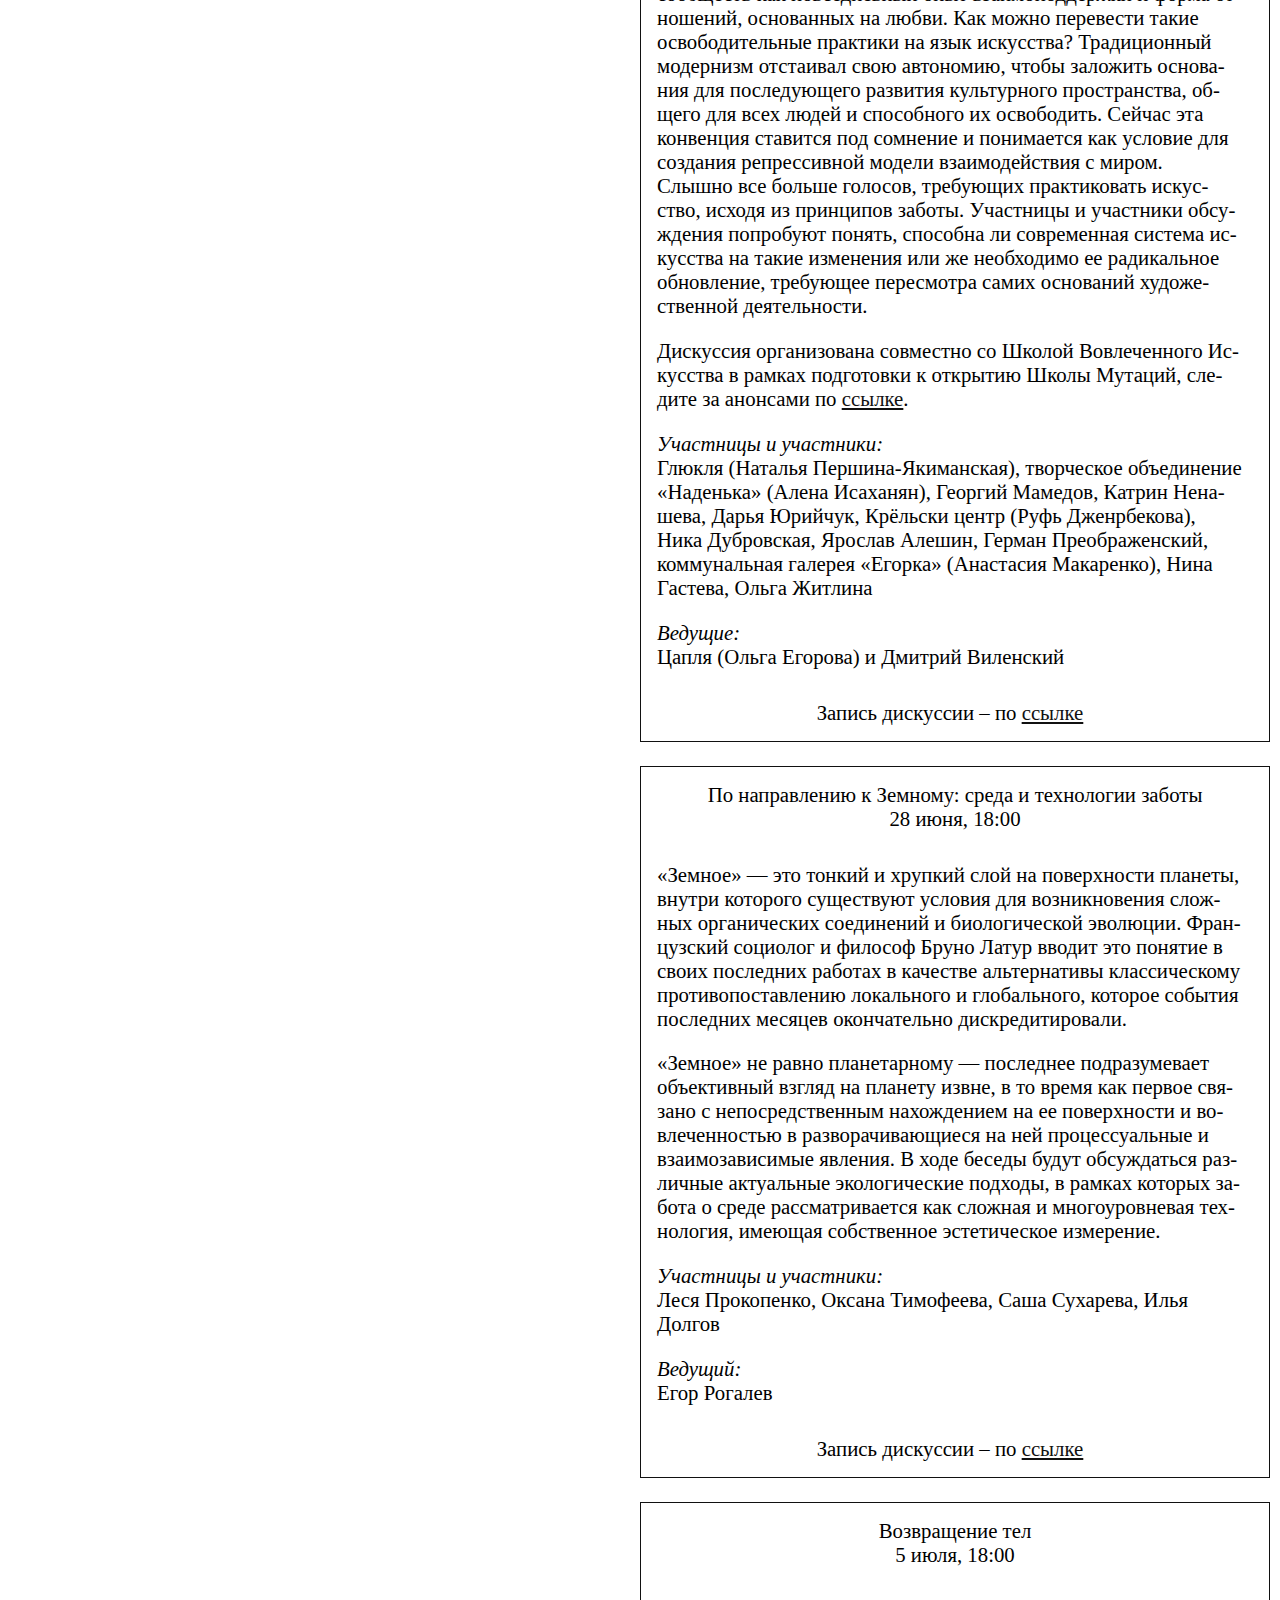
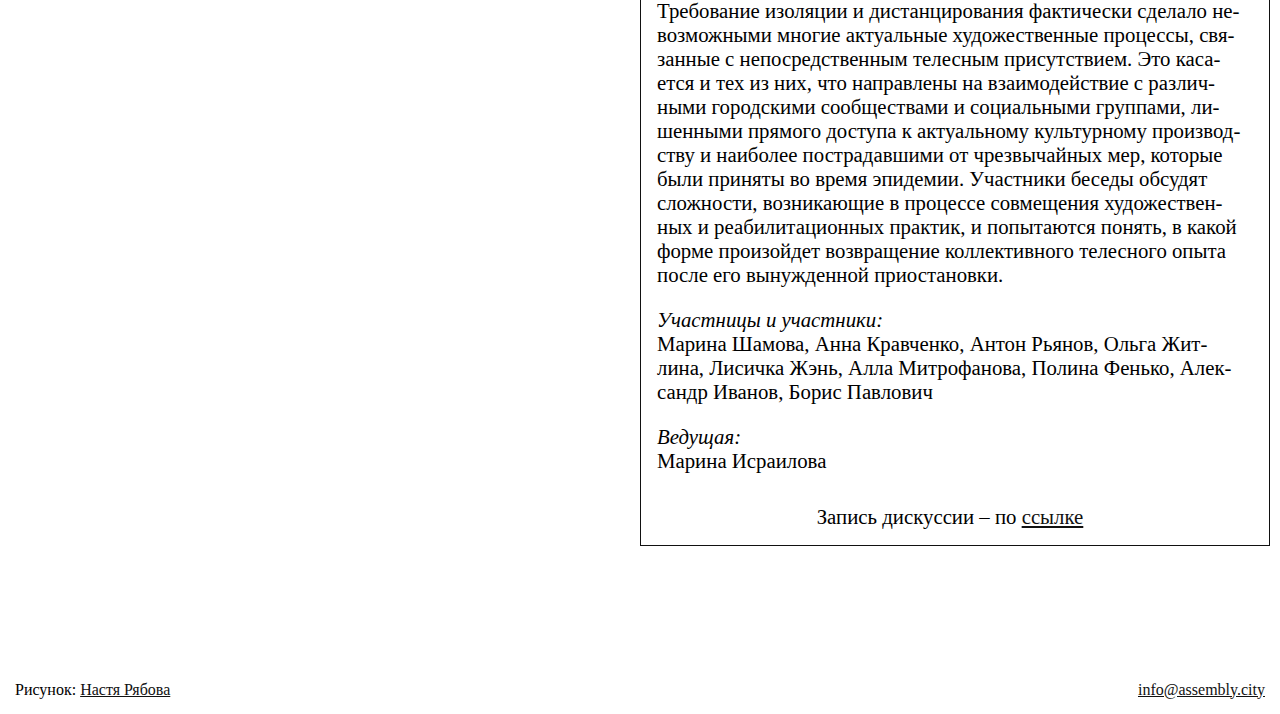
==== commit 7f12b612: "commit" ====
--- a/landscape/index.html
+++ b/landscape/index.html
@@ -3,19 +3,19 @@
   <title>Ассамблея</title>
   <meta name="description" content="Пространство, совмещающее в себе черты инклюзивной творческой лаборатории и института по разработке и изучению различных художественных, исследовательских и дискуссионных практик.">
   <meta property="og:title" content="Ассамблея">
-  <meta property="og:url" content="https://assembly.space/">
+  <meta property="og:url" content="https://assembly.city/">
   <meta property="og:image" content="/logo.png">
   <meta property="og:image:width" content="809">
   <meta property="og:image:height" content="509">
   <meta property="og:description" content="Пространство, совмещающее в себе черты инклюзивной творческой лаборатории и института по разработке и изучению различных художественных, исследовательских и дискуссионных практик.">
   <meta name="twitter:title" content="Ассамблея">
-  <meta name="twitter:url" content="https://assembly.space/">
+  <meta name="twitter:url" content="https://assembly.city/">
   <meta name="twitter:image" content="/logo.png">
   <meta name="twitter:image:width" content="809">
   <meta name="twitter:image:height" content="509">
   <meta name="twitter:description" content="Пространство, совмещающее в себе черты инклюзивной творческой лаборатории и института по разработке и изучению различных художественных, исследовательских и дискуссионных практик.">
   <link rel="image_src" href="/logo.png">
-  <link rel="canonical" href="https://assembly.space/"><meta name="csrf-param" content="authenticity_token">
+  <link rel="canonical" href="https://assembly.city/"><meta name="csrf-param" content="authenticity_token">
   <meta http-equiv="Content-Type" content="text/html;charset=UTF-8">
   <meta content="width=device-width, initial-scale=1.0, user-scalable=0, minimum-scale=1.0, maximum-scale=1.0" name="viewport">
   <meta http-equiv="X-UA-Compatible" content="IE=edge">
@@ -44,37 +44,37 @@
       <div class="events">
         <div class="event">
           <div class="event-title">Нормативность и подрыв</div>
-          <div class="event-date">14 июня, 18:00</div>
+          <div class="event-date">17 июня, 18:00</div>
           <p>По мнению одной из участниц дискуссии Елены Петровской, современное материалистическое понимание эстетики предполагает преодоление индивидуального в пользу общности с ее коллективными аффектами и переживаниями. Подобная оптика ставит под вопрос автономию чувственного как особой сферы опыта и усложняет понимание того, как соотносятся друг с другом этические и эстетические характеристики художественного произведения. В ходе дискуссии будут обсуждаться проблемы, связанные с необходимостью сохранения подрывного или конструктивного потенциала искусства как политического обещания лучшего мира на фоне нового этического поворота к консенсусу, который включает в себя требование гендерного равенства и внимание к условиям художественного производства. Участницы и участники обсудят, каким образом смена этической парадигмы и сопутствующий ей поворот к заботе могут совмещаться с художественным радикализмом и его аффективной составляющей.</p>
           <p><i>Участницы и участники:</i><br>Елена Петровская, Алла Митрофанова, Виктор Мизиано</p>
           <p><i>Ведущий:</i><br>Егор Рогалев</p>
-          <p class="event-link">Трансляция дискуссии пройдет по <a href="https://youtu.be/3r2npLpN3QE" target="_blank">ссылке</a></p>
+          <p class="event-link">Запись дискуссии – по <a href="https://youtu.be/3r2npLpN3QE" target="_blank">ссылке</a></p>
         </div>
         <div class="event">
           <div class="event-title">Искусство заботы и забота об искусстве</div>
           <div class="event-date">21 июня, 18:00</div>
           <p>Последнее время слово «забота» все чаще упоминается в анонсах отмены и переносов событий, новостных сводках и разговорах о будущем искусства. Это понятие амбивалентно: забота может быть подчиняющей и реализовываться через разные формы биополитического контроля, но также она может возникать внутри сообществ как повседневный опыт взаимоподдержки и форма отношений, основанных на любви. Как можно перевести такие освободительные практики на язык искусства? Традиционный модернизм отстаивал свою автономию, чтобы заложить основания для последующего развития культурного пространства, общего для всех людей и способного их освободить. Сейчас эта конвенция ставится под сомнение и понимается как условие для создания репрессивной модели взаимодействия с миром. Слышно все больше голосов, требующих практиковать искусство, исходя из принципов заботы. Участницы и участники обсуждения попробуют понять, способна ли современная система искусства на такие изменения или же необходимо ее радикальное обновление, требующее пересмотра самих оснований художественной деятельности.</p>
           <p>Дискуссия организована совместно со Школой Вовлеченного Искусства в рамках подготовки к открытию Школы Мутаций, следите за анонсами по <a href="https://www.facebook.com/groups/307236226081268/" target="_blank">ссылке</a>.</p>
-          <p><i>Участницы и участники:</i><br>Глюкля (Наталья Першина-Якиманская), группа Наденьки (Алена Исаханян), Георгий Мамедов, Катрин Ненашева, Дарья Юрийчук, Крёльски центр (Мария Вильковиская и Руфь Дженрбекова), Ника Дубровская, Ярослав Алешин, Герман Преображенский, галерея Егорка (Анастасия Макаренко)</p>
+          <p><i>Участницы и участники:</i><br>Глюкля (Наталья Першина-Якиманская), творческое объединение «Наденька» (Алена Исаханян), Георгий Мамедов, Катрин Ненашева, Дарья Юрийчук, Крёльски центр (Руфь Дженрбекова), Ника Дубровская, Ярослав Алешин, Герман Преображенский, коммунальная галерея «Егорка» (Анастасия Макаренко), Нина Гастева, Ольга Житлина</p>
           <p><i>Ведущие:</i><br>Цапля (Ольга Егорова) и Дмитрий Виленский</p>
-          <p class="event-link">Трансляция дискуссии пройдет по <a href="https://youtu.be/LSUsEaRjdwg" target="_blank">ссылке</a></p>
+          <p class="event-link">Запись дискуссии – по <a href="https://youtu.be/ALVXGJ-1wag" target="_blank">ссылке</a></p>
         </div>
         <div class="event">
           <div class="event-title">По направлению к Земному: среда и технологии заботы</div>
           <div class="event-date">28 июня, 18:00</div>
           <p>«Земное» — это тонкий и хрупкий слой на поверхности планеты, внутри которого существуют условия для возникновения сложных органических соединений и биологической эволюции. Французский социолог и философ Бруно Латур вводит это понятие в своих последних работах в качестве альтернативы классическому противопоставлению локального и глобального, которое события последних месяцев окончательно дискредитировали.</p>
           <p>«Земное» не равно планетарному — последнее подразумевает объективный взгляд на планету извне, в то время как первое связано с непосредственным нахождением на ее поверхности и вовлеченностью в разворачивающиеся на ней процессуальные и взаимозависимые явления. В ходе беседы будут обсуждаться различные актуальные экологические подходы, в рамках которых забота о среде рассматривается как сложная и многоуровневая технология, имеющая собственное эстетическое измерение.</p>
-          <p><i>Участницы и участники:</i><br>Илья Долгов, Леся Прокопенко, Оксана Тимофеева, Саша Сухарева</p>
+          <p><i>Участницы и участники:</i><br>Леся Прокопенко, Оксана Тимофеева, Саша Сухарева, Илья Долгов</p>
           <p><i>Ведущий:</i><br>Егор Рогалев</p>
-          <p class="event-link">Трансляция дискуссии пройдет по <a href="https://youtu.be/ZOxwLiLnGwI" target="_blank">ссылке</a></p>
+          <p class="event-link">Запись дискуссии – по <a href="https://youtu.be/ZOxwLiLnGwI" target="_blank">ссылке</a></p>
         </div>
          <div class="event">
           <div class="event-title">Возвращение тел</div>
           <div class="event-date">5 июля, 18:00</div>
           <p>Требование изоляции и дистанцирования фактически сделало невозможными многие актуальные художественные процессы, связанные с непосредственным телесным присутствием. Это касается и тех из них, что направлены на взаимодействие с различными городскими сообществами и социальными группами, лишенными прямого доступа к актуальному культурному производству и наиболее пострадавшими от чрезвычайных мер, которые были приняты во время эпидемии. Участники беседы обсудят сложности, возникающие в процессе совмещения художественных и реабилитационных практик, и попытаются понять, в какой форме произойдет возвращение коллективного телесного опыта после его вынужденной приостановки.</p>
-          <p><i>Участницы и участники:</i><br>Марина Шамова, Аня Кравченко, Антон Рьянов, Ольга Житлина, Женя Мякишева, Алла Митрофанова, Полина Фенько, Александр Иванов, Маша Данцис, Борис Павлович</p>
+          <p><i>Участницы и участники:</i><br>Марина Шамова, Анна Кравченко, Антон Рьянов, Ольга Житлина, Лисичка Жэнь, Алла Митрофанова, Полина Фенько, Александр Иванов, Борис Павлович</p>
           <p><i>Ведущая:</i><br>Марина Исраилова</p>
-          <p class="event-link">Трансляция дискуссии пройдет по <a href="https://youtu.be/HLsNKFmdMFY" target="_blank">ссылке</a></p>
+          <p class="event-link">Запись дискуссии – по <a href="https://youtu.be/HLsNKFmdMFY" target="_blank">ссылке</a></p>
         </div>
       </div>
     </div>
--- a/index.css
+++ b/index.css
@@ -25,7 +25,6 @@
 
 a {
   color: #111;
-  text-decoration: none;
 }
 
 a:hover, a:active, a:focus {
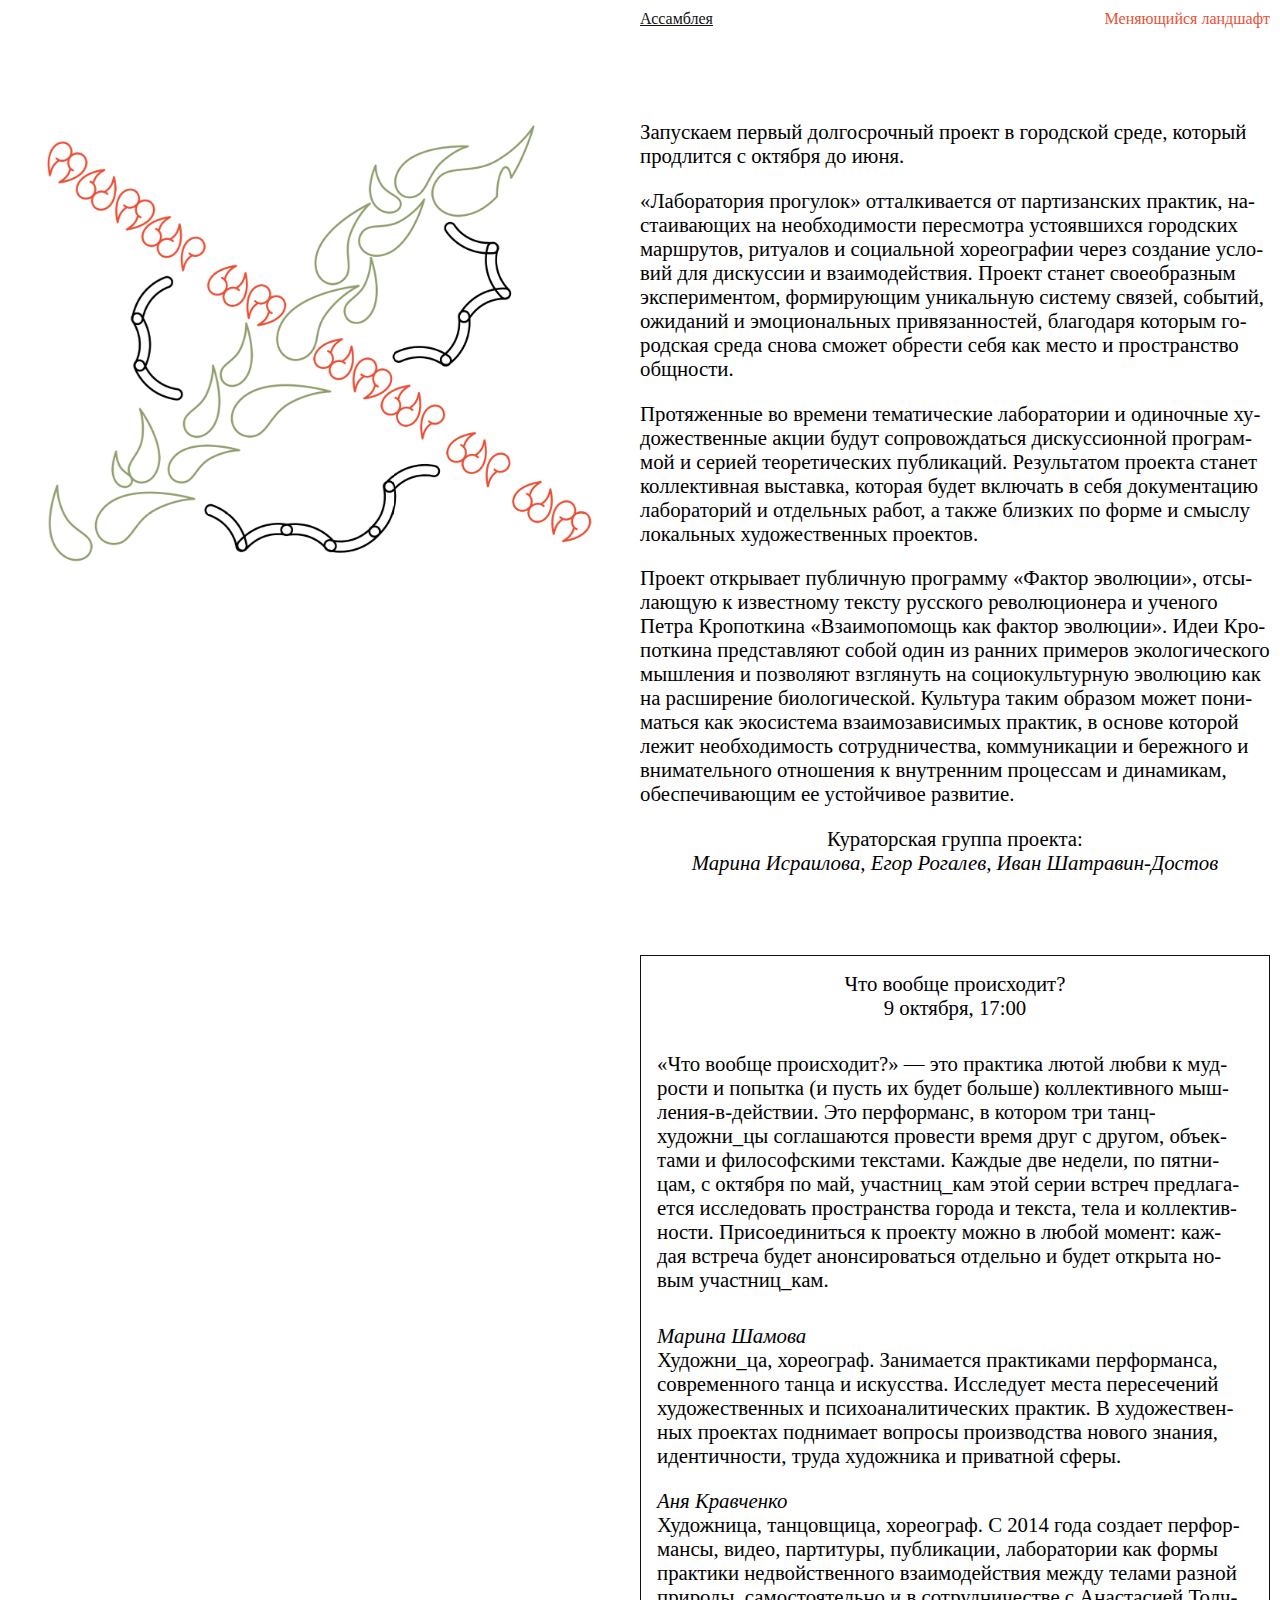
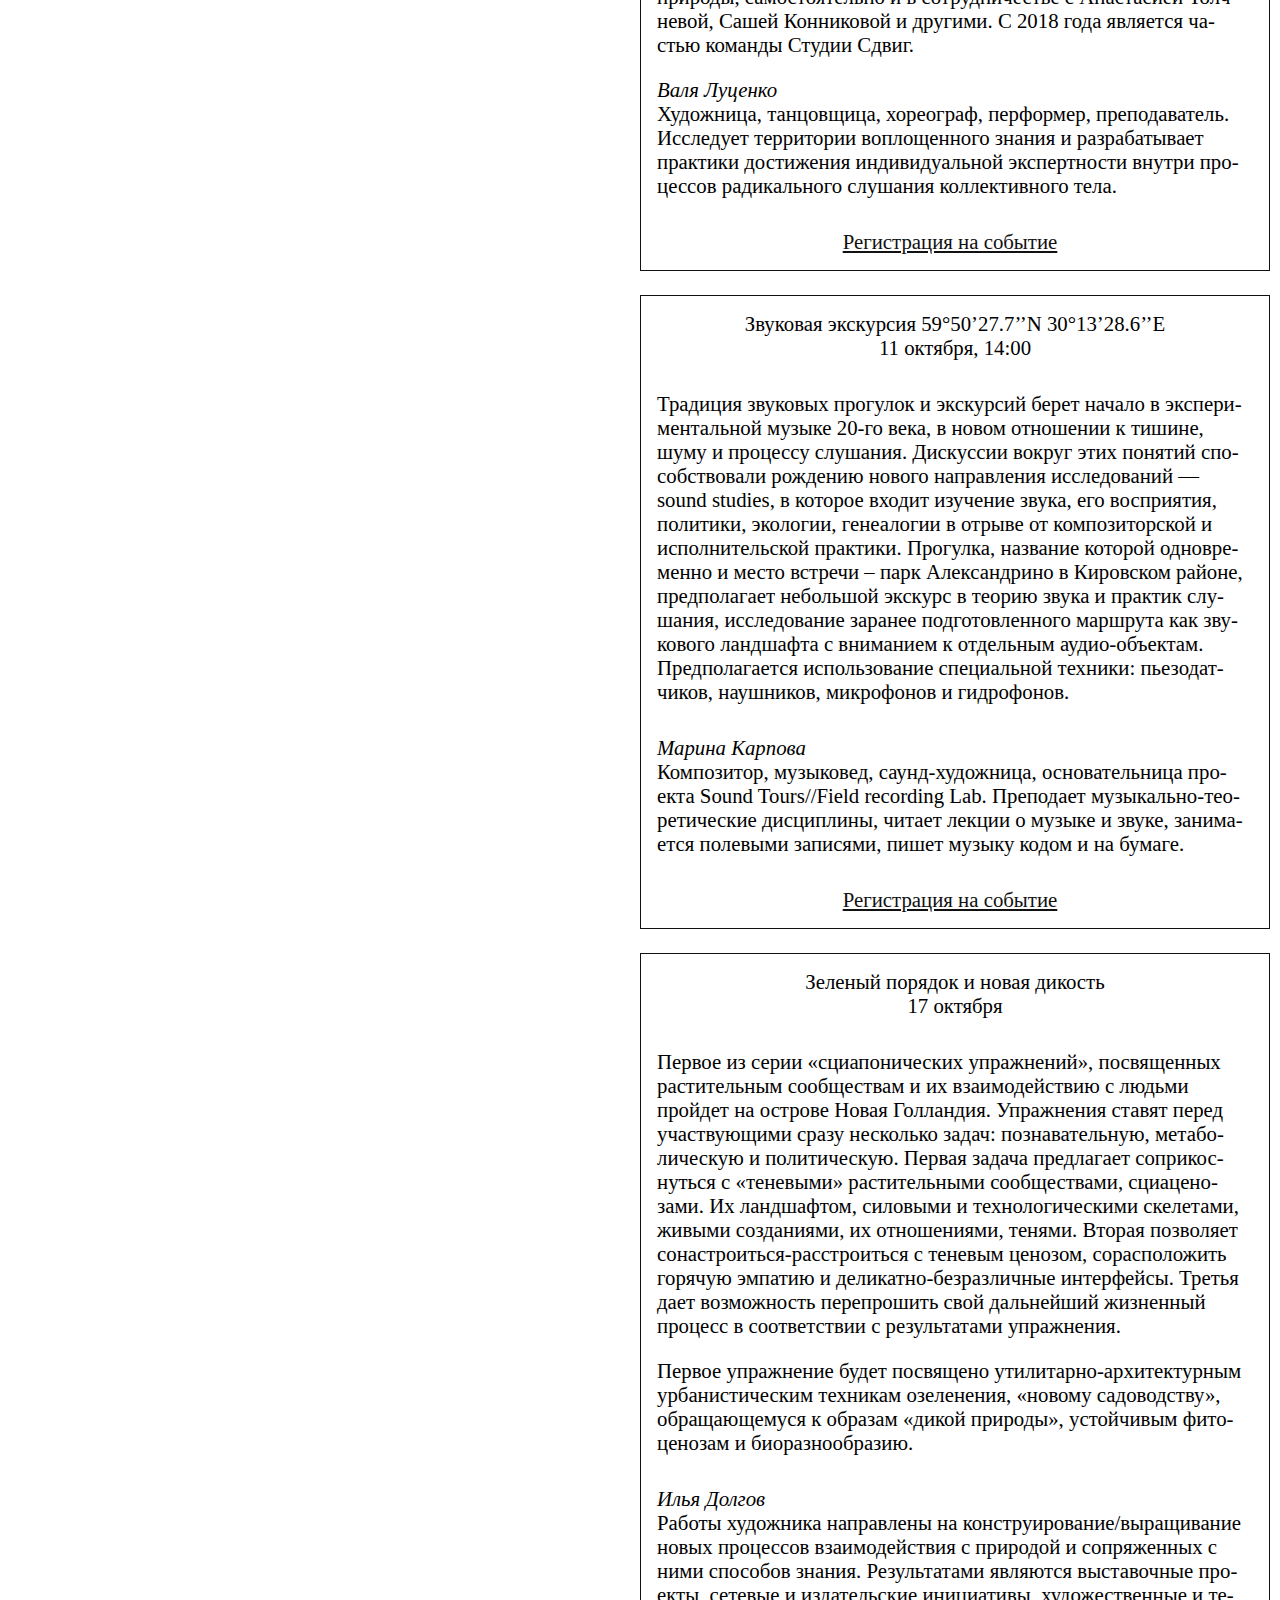
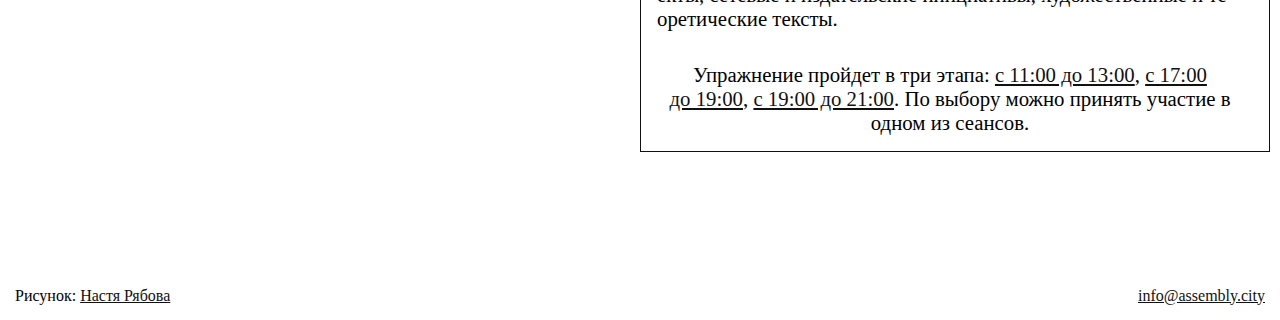
==== commit c92aa09a: "dasd" ====
--- a/landscape/index.html
+++ b/landscape/index.html
@@ -35,46 +35,38 @@
       <span>Меняющийся ландшафт</span>
     </nav>
     <div class="logo">
-      <a href="/"><img src="/logo.png"/></a>
+      <a href="/"><img src="/Nlowerresloop.gif"/></a>
     </div>
     <div class="content">
-      <p>Ситуация глобальной эпидемии с ее требованием дистанцирования и другими чрезвычайными мерами обострила целый ряд социальных, политических и экологических проблем и противоречий. Две дискуссии, проведенные участниками нашего коллектива совместно с кураторкой <a href="https://vk.com/club2209206" target="_blank">петербургского философского кафе</a> Аллой Митрофановой и командой <a href="https://syg.ma/" target="_blank">платформы сигма</a>, выявили и обозначили важность теоретического и практического поворота к заботе и солидарности в ситуации, когда мир, ориентированный на конкуренцию и конфронтацию, продемонстрировал незащищенность перед лицом глобальных вызовов.</p>
-      <p>Цель новой серии онлайн-мероприятий – соотнести эти наработки с более широким культурным контекстом. Каким будет мир после эпидемии и какие новые формы общности или разобщенности возникнут на волне осмысления ее последствий? Какие этические и эстетические задачи должны решать актуальная культура и искусство в связи с этим? Участницы и участники предстоящей серии дискуссий помогут сформулировать ответы на эти вопросы.</p>
-      <p>Организаторы: Егор Рогалев, Кирилл Роженцов</p>
+      <p>Запускаем первый долгосрочный проект в городской среде, который продлится с октября до июня.</p>
+      <p>«Лаборатория прогулок» отталкивается от партизанских практик, настаивающих на необходимости пересмотра устоявшихся городских маршрутов, ритуалов и социальной хореографии через создание условий для дискуссии и взаимодействия. Проект станет своеобразным экспериментом, формирующим уникальную систему связей, событий, ожиданий и эмоциональных привязанностей, благодаря которым городская среда снова сможет обрести себя как место и пространство общности.</p>
+      <p>Протяженные во времени тематические лаборатории и одиночные художественные акции будут сопровождаться дискуссионной программой и серией теоретических публикаций. Результатом проекта станет коллективная выставка, которая будет включать в себя документацию лабораторий и отдельных работ, а также близких по форме и смыслу локальных художественных проектов.</p>
+      <p>Проект открывает публичную программу «Фактор эволюции», отсылающую к известному тексту русского революционера и ученого Петра Кропоткина «Взаимопомощь как фактор эволюции». Идеи Кропоткина представляют собой один из ранних примеров экологического мышления и позволяют взглянуть на социокультурную эволюцию как на расширение биологической. Культура таким образом может пониматься как экосистема взаимозависимых практик, в основе которой лежит необходимость сотрудничества, коммуникации и бережного и внимательного отношения к внутренним процессам и динамикам, обеспечивающим ее устойчивое развитие.</p>
+      <p style="text-align: center;">Кураторская группа проекта:<br><em>Марина Исраилова, Егор Рогалев, Иван Шатравин-Достов</em></p>
       <div class="events">
         <div class="event">
-          <div class="event-title">Нормативность и подрыв</div>
-          <div class="event-date">17 июня, 18:00</div>
-          <p>По мнению одной из участниц дискуссии Елены Петровской, современное материалистическое понимание эстетики предполагает преодоление индивидуального в пользу общности с ее коллективными аффектами и переживаниями. Подобная оптика ставит под вопрос автономию чувственного как особой сферы опыта и усложняет понимание того, как соотносятся друг с другом этические и эстетические характеристики художественного произведения. В ходе дискуссии будут обсуждаться проблемы, связанные с необходимостью сохранения подрывного или конструктивного потенциала искусства как политического обещания лучшего мира на фоне нового этического поворота к консенсусу, который включает в себя требование гендерного равенства и внимание к условиям художественного производства. Участницы и участники обсудят, каким образом смена этической парадигмы и сопутствующий ей поворот к заботе могут совмещаться с художественным радикализмом и его аффективной составляющей.</p>
-          <p><i>Участницы и участники:</i><br>Елена Петровская, Алла Митрофанова, Виктор Мизиано</p>
-          <p><i>Ведущий:</i><br>Егор Рогалев</p>
-          <p class="event-link">Запись дискуссии – по <a href="https://youtu.be/3r2npLpN3QE" target="_blank">ссылке</a></p>
+          <div class="event-title">Что вообще происходит?</div>
+          <div class="event-date">9 октября, 17:00</div>
+          <p style="margin-bottom: 2rem;">«Что вообще происходит?» — это практика лютой любви к мудрости и попытка (и пусть их будет больше) коллективного мышления-в-действии. Это перформанс, в котором три танц-художни_цы соглашаются провести время друг с другом, объектами и философскими текстами. Каждые две недели, по пятницам, с октября по май, участниц_кам этой серии встреч предлагается исследовать пространства города и текста, тела и коллективности. Присоединиться к проекту можно в любой момент: каждая встреча будет анонсироваться отдельно и будет открыта новым участниц_кам.</p>
+          <p><i>Марина Шамова</i><br>Художни_ца, хореограф. Занимается практиками перформанса, современного танца и искусства. Исследует места пересечений художественных и психоаналитических практик. В художественных проектах поднимает вопросы производства нового знания, идентичности, труда художника и приватной сферы.</p>
+          <p><i>Аня Кравченко</i><br>Художница, танцовщица, хореограф. C 2014 года создает перформансы, видео, партитуры, публикации, лаборатории как формы практики недвойственного взаимодействия между телами разной природы, самостоятельно и в сотрудничестве с Анастасией Толчневой, Сашей Конниковой и другими. С 2018 года является частью команды Студии Сдвиг.</p>
+          <p><i>Валя Луценко</i><br>Художница, танцовщица, хореограф, перформер, преподаватель. Исследует территории воплощенного знания и разрабатывает практики достижения индивидуальной экспертности внутри процессов радикального слушания коллективного тела.</p>
+          <p class="event-link"><a href="https://docs.google.com/forms/d/e/1FAIpQLSflgYPtmZev7odAi-Ix43cQQ6pqVQhJqsV4EUkrgRHuVvJedg/viewform" target="_blank">Регистрация на событие</a></p>
         </div>
         <div class="event">
-          <div class="event-title">Искусство заботы и забота об искусстве</div>
-          <div class="event-date">21 июня, 18:00</div>
-          <p>Последнее время слово «забота» все чаще упоминается в анонсах отмены и переносов событий, новостных сводках и разговорах о будущем искусства. Это понятие амбивалентно: забота может быть подчиняющей и реализовываться через разные формы биополитического контроля, но также она может возникать внутри сообществ как повседневный опыт взаимоподдержки и форма отношений, основанных на любви. Как можно перевести такие освободительные практики на язык искусства? Традиционный модернизм отстаивал свою автономию, чтобы заложить основания для последующего развития культурного пространства, общего для всех людей и способного их освободить. Сейчас эта конвенция ставится под сомнение и понимается как условие для создания репрессивной модели взаимодействия с миром. Слышно все больше голосов, требующих практиковать искусство, исходя из принципов заботы. Участницы и участники обсуждения попробуют понять, способна ли современная система искусства на такие изменения или же необходимо ее радикальное обновление, требующее пересмотра самих оснований художественной деятельности.</p>
-          <p>Дискуссия организована совместно со Школой Вовлеченного Искусства в рамках подготовки к открытию Школы Мутаций, следите за анонсами по <a href="https://www.facebook.com/groups/307236226081268/" target="_blank">ссылке</a>.</p>
-          <p><i>Участницы и участники:</i><br>Глюкля (Наталья Першина-Якиманская), творческое объединение «Наденька» (Алена Исаханян), Георгий Мамедов, Катрин Ненашева, Дарья Юрийчук, Крёльски центр (Руфь Дженрбекова), Ника Дубровская, Ярослав Алешин, Герман Преображенский, коммунальная галерея «Егорка» (Анастасия Макаренко), Нина Гастева, Ольга Житлина</p>
-          <p><i>Ведущие:</i><br>Цапля (Ольга Егорова) и Дмитрий Виленский</p>
-          <p class="event-link">Запись дискуссии – по <a href="https://youtu.be/ALVXGJ-1wag" target="_blank">ссылке</a></p>
+          <div class="event-title">Звуковая экскурсия 59°50’27.7’’N 30°13’28.6’’E</div>
+          <div class="event-date">11 октября, 14:00</div>
+          <p style="margin-bottom: 2rem;">Традиция звуковых прогулок и экскурсий берет начало в экспериментальной музыке 20-го века, в новом отношении к тишине, шуму и процессу слушания. Дискуссии вокруг этих понятий способствовали рождению нового направления исследований — sound studies, в которое входит изучение звука, его восприятия, политики, экологии, генеалогии в отрыве от композиторской и исполнительской практики. Прогулка, название которой одновременно и место встречи – парк Александрино в Кировском районе, предполагает небольшой экскурс в теорию звука и практик слушания, исследование заранее подготовленного маршрута как звукового ландшафта с вниманием к отдельным аудио-объектам. Предполагается использование специальной техники: пьезодатчиков, наушников, микрофонов и гидрофонов.</p>
+          <p><i>Марина Карпова</i><br>Композитор, музыковед, саунд-художница, основательница проекта Sound Tours//Field recording Lab. Преподает музыкально-теоретические дисциплины, читает лекции о музыке и звуке, занимается полевыми записями, пишет музыку кодом и на бумаге.</p>
+          <p class="event-link"><a href="https://assembly.timepad.ru/event/1443586/" target="_blank">Регистрация на событие</a></p>
         </div>
         <div class="event">
-          <div class="event-title">По направлению к Земному: среда и технологии заботы</div>
-          <div class="event-date">28 июня, 18:00</div>
-          <p>«Земное» — это тонкий и хрупкий слой на поверхности планеты, внутри которого существуют условия для возникновения сложных органических соединений и биологической эволюции. Французский социолог и философ Бруно Латур вводит это понятие в своих последних работах в качестве альтернативы классическому противопоставлению локального и глобального, которое события последних месяцев окончательно дискредитировали.</p>
-          <p>«Земное» не равно планетарному — последнее подразумевает объективный взгляд на планету извне, в то время как первое связано с непосредственным нахождением на ее поверхности и вовлеченностью в разворачивающиеся на ней процессуальные и взаимозависимые явления. В ходе беседы будут обсуждаться различные актуальные экологические подходы, в рамках которых забота о среде рассматривается как сложная и многоуровневая технология, имеющая собственное эстетическое измерение.</p>
-          <p><i>Участницы и участники:</i><br>Леся Прокопенко, Оксана Тимофеева, Саша Сухарева, Илья Долгов</p>
-          <p><i>Ведущий:</i><br>Егор Рогалев</p>
-          <p class="event-link">Запись дискуссии – по <a href="https://youtu.be/ZOxwLiLnGwI" target="_blank">ссылке</a></p>
-        </div>
-         <div class="event">
-          <div class="event-title">Возвращение тел</div>
-          <div class="event-date">5 июля, 18:00</div>
-          <p>Требование изоляции и дистанцирования фактически сделало невозможными многие актуальные художественные процессы, связанные с непосредственным телесным присутствием. Это касается и тех из них, что направлены на взаимодействие с различными городскими сообществами и социальными группами, лишенными прямого доступа к актуальному культурному производству и наиболее пострадавшими от чрезвычайных мер, которые были приняты во время эпидемии. Участники беседы обсудят сложности, возникающие в процессе совмещения художественных и реабилитационных практик, и попытаются понять, в какой форме произойдет возвращение коллективного телесного опыта после его вынужденной приостановки.</p>
-          <p><i>Участницы и участники:</i><br>Марина Шамова, Анна Кравченко, Антон Рьянов, Ольга Житлина, Лисичка Жэнь, Алла Митрофанова, Полина Фенько, Александр Иванов, Борис Павлович</p>
-          <p><i>Ведущая:</i><br>Марина Исраилова</p>
-          <p class="event-link">Запись дискуссии – по <a href="https://youtu.be/HLsNKFmdMFY" target="_blank">ссылке</a></p>
+          <div class="event-title">Зеленый порядок и новая дикость</div>
+          <div class="event-date">17 октября</div>
+          <p>Первое из серии «сциапонических упражнений», посвященных растительным сообществам и их взаимодействию с людьми пройдет на острове Новая Голландия. Упражнения ставят перед участвующими сразу несколько задач: познавательную, метаболическую и политическую. Первая задача предлагает соприкоснуться с «теневыми» растительными сообществами, сциаценозами. Их ландшафтом, силовыми и технологическими скелетами, живыми созданиями, их отношениями, тенями. Вторая позволяет сонастроиться-расстроиться с теневым ценозом, сорасположить горячую эмпатию и деликатно-безразличные интерфейсы. Третья дает возможность перепрошить свой дальнейший жизненный процесс в соответствии с результатами упражнения.</p>
+          <p style="margin-bottom: 2rem;">Первое упражнение будет посвящено утилитарно-архитектурным урбанистическим техникам озеленения, «новому садоводству», обращающемуся к образам «дикой природы», устойчивым фитоценозам и биоразнообразию.</p>
+          <p><i>Илья Долгов</i><br>Работы художника направлены на конструирование/выращивание новых процессов взаимодействия с природой и сопряженных с ними способов знания. Результатами являются выставочные проекты, сетевые и издательские инициативы, художественные и теоретические тексты.</p>
+          <p class="event-link">Упражнение пройдет в три этапа: <a href="https://assembly.timepad.ru/event/1444598/" target="_blank">c&nbsp;11:00 до&nbsp;13:00</a>, <a href="https://assembly.timepad.ru/event/1444602/" target="_blank">с&nbsp;17:00 до&nbsp;19:00</a>, <a href="https://assembly.timepad.ru/event/1444604/" target="_blank">с&nbsp;19:00 до&nbsp;21:00</a>. По&nbsp;выбору можно принять участие в одном из сеансов.</p>
         </div>
       </div>
     </div>
